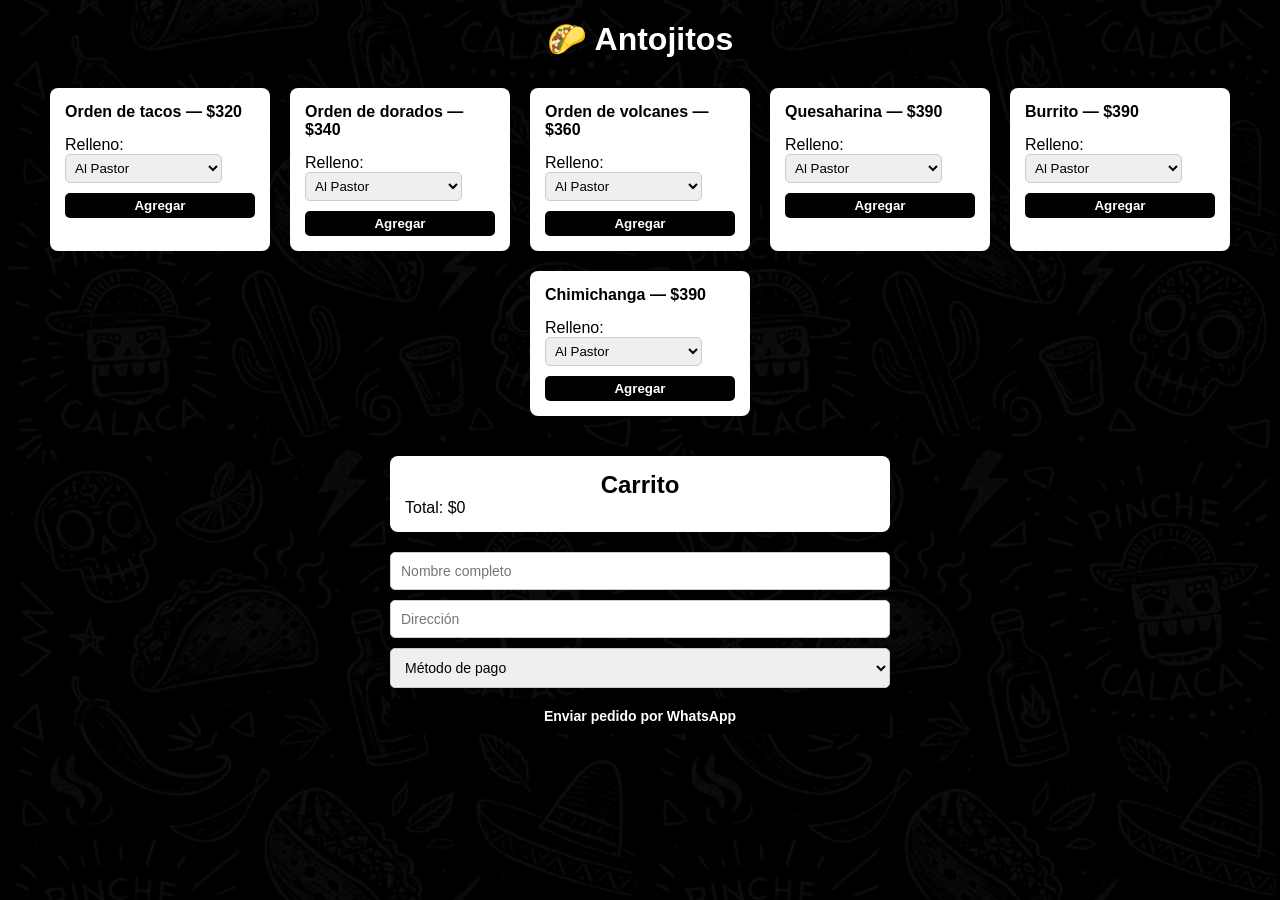
==== pages/Antojitos.html @ de837dd3 "sass y otras magias" ====
<!DOCTYPE html>
<html lang="es">

<head>
<meta charset="UTF-8">
<meta name="viewport" content="width=device-width, initial-scale=1.0">
<title>Antojitos — Pedido</title>
<link rel="stylesheet" href="../css/style.css">
</head>


<body>

<h1>🌮 Antojitos</h1>

<div id="productos-container"></div>

<div class="carrito">
    <h2>Carrito</h2>
    <div id="carrito-items"></div>
    <div id="total">Total: $0</div>
</div>

<form id="formulario">
    <input type="text" id="nombre" placeholder="Nombre completo" required>
    <input type="text" id="direccion" placeholder="Dirección" required>
    <select id="pago" required>
        <option value="">Método de pago</option>
        <option value="Efectivo">Efectivo</option>
        <option value="Transferencia">Transferencia</option>
    </select>
    <button type="submit">Enviar pedido por WhatsApp</button>
</form>

<script src="../Javascript/antojitos.js"></script>
</body>
</html>
---- css/style.css ----
@charset "UTF-8";
* {
  margin: 0;
  padding: 0;
  box-sizing: border-box;
}

/* ===== HEADER ===== */
header {
  background: black;
  color: white;
  padding: 60px 20px;
  display: flex;
  flex-direction: column;
  align-items: center;
  justify-content: center;
  text-align: center;
  background-image: url(../img/indeximg/portada.png);
  background-size: cover;
  background-position: center;
  background-repeat: no-repeat;
}

.imagenlogo img {
  width: 130px;
  margin-bottom: 15px;
}

.titulo h1 {
  font-size: 1.8rem;
  font-weight: 600;
}

body {
  font-family: "Segoe UI", sans-serif;
  background-color: black;
  color: white;
}

body {
  margin: 0;
  padding: 0;
  background-image: url("../img/indeximg/fondomosaico.png");
  background-repeat: repeat; /* hace que se repita como mosaico */
  background-size: 400px; /* tamaño del patrón (ajústalo a gusto) */
  background-attachment: fixed; /* efecto más moderno al hacer scroll */
  font-family: Arial, sans-serif;
}

/* ===== MAIN GENERAL ===== */
main {
  padding: 20px 20px;
  display: flex;
  flex-direction: column;
  align-items: center;
}

/* ===== FOOTER ===== */
footer {
  color: white;
  padding: 60px 20px;
  margin-top: 10px;
  text-align: center;
}

.footer-grid {
  display: flex;
  flex-direction: column;
  align-items: center;
  gap: 40px;
  padding: 50px;
}

.footer-links,
.footer-redes {
  list-style: none;
  padding: 0;
}

.footer-links li,
.footer-redes li {
  margin-bottom: 10px;
}

.footer-links a,
.footer-redes a {
  color: white;
  text-decoration: none;
  transition: 0.3s;
}

.footer-links a:hover,
.footer-redes a:hover {
  color: #c62828;
}

.footer-redes img {
  width: 20px;
  margin-right: 8px;
  vertical-align: middle;
}

/* ===== RESPONSIVE ===== */
@media (max-width: 768px) {
  .carousel img {
    height: 300px;
  }
  .taquito-wp {
    width: 85px;
  }
}
/* ===== BOTÓN FLOTANTE WHATSAPP ===== */
.whatsapp-button {
  position: fixed;
  bottom: 20px;
  right: 20px;
  z-index: 1000;
}

.wpbottom {
  position: relative;
}
.wpbottom:hover img {
  filter: drop-shadow(0 0 8px rgba(0, 255, 120, 0.6)) drop-shadow(0 0 16px rgba(0, 255, 120, 0.35));
}

.wpbottom {
  display: flex;
  align-items: center;
  gap: 1px;
}

/* taquito */
.taquito-wp {
  width: 150px;
  height: auto;
  animation: plantita-viva 5s ease-in-out infinite;
  transform-origin: center bottom;
  margin-right: -50px;
  z-index: 9999;
}

/* Botón WhatsApp */
.logo-wp {
  width: 100px;
  height: 100px;
  border-radius: 50%;
}

/* ===== CARDS CATEGORÍAS ===== */
.card {
  margin: 20px;
  border: none;
  border-radius: 18px;
  overflow: hidden;
  transition: 0.3s ease;
  box-shadow: 0 10px 25px black;
  width: 18rem;
  text-align: center;
}

.card:hover {
  transform: translateY(-8px);
  box-shadow: 0 15px 35px black;
}

.card-img-top {
  height: 200px;
  object-fit: cover;
}

.card-body {
  background-color: black;
  color: white;
}

.btn-primary {
  background-color: #c62828;
  border: none;
  border-radius: 25px;
  padding: 8px 20px;
  transition: 0.3s ease;
}

.btn-primary:hover {
  background-color: black;
}

/* ===== ORGANIZAR CARDS EN FILA AUTOMÁTICA ===== */
@media (min-width: 768px) {
  main {
    flex-direction: row;
    flex-wrap: wrap;
    justify-content: center;
  }
}
/* ===== NOSOTROS ===== */
.nosotrosindex {
  margin-top: 20px;
  display: flex;
  justify-content: center;
  width: 100%;
}

.nosotrosindex-card {
  border-radius: 20px;
  padding: 40px;
  max-width: 900px;
  display: flex;
  flex-direction: column;
  align-items: center;
  gap: 20px;
  box-shadow: 0 15px 40px black;
  text-align: center;
}

.nosotrosindex-img {
  width: 200px;
}

.btn-nosotrosindex {
  display: inline-block;
  margin-top: 10px;
  padding: 8px 20px;
  background: #2e7d32;
  color: white;
  text-decoration: none;
  border-radius: 20px;
  transition: 0.3s ease;
}

.btn-nosotrosindex:hover {
  background: #1b5e20;
}

.carousel {
  width: 100vw;
  margin-left: calc(-50vw + 50%);
  margin-right: calc(-50vw + 50%);
}

/* No forzamos proporción aquí */
.carousel-item {
  height: auto;
}

/* La imagen manda */
.carousel-item img {
  width: 100%;
  height: auto; /* 🔥 clave para NO estirar */
  display: block;
}

/* sass/paginas/antojitos.scss */
body {
  font-family: Arial, sans-serif;
  background-image: url("../img/indeximg/fondomosaico.png"); /* Fondo si quieres */
  background-size: cover;
  background-position: center;
  margin: 0;
  padding: 20px;
  color: #000; /* texto negro */
}

/* Título principal */
h1 {
  text-align: center;
  margin-bottom: 30px;
  color: white;
}

/* Contenedor de productos */
#productos-container {
  display: flex;
  flex-wrap: wrap;
  gap: 20px;
  justify-content: center;
}

/* Cada producto en caja blanca */
.producto {
  background-color: #fff;
  color: #000;
  border-radius: 8px;
  padding: 15px;
  width: 220px;
  box-shadow: 0 2px 5px rgba(0, 0, 0, 0.2);
  display: flex;
  flex-direction: column;
  gap: 10px;
}

.producto h3 {
  margin: 0 0 5px 0;
  font-size: 16px;
}

/* Desplegable de rellenos */
.producto select {
  padding: 5px;
  border-radius: 5px;
  border: 1px solid #ccc;
}

/* Botones de agregar/quitar */
button {
  padding: 5px 10px;
  border-radius: 5px;
  border: none;
  cursor: pointer;
  background-color: #000;
  color: #fff;
  font-weight: bold;
  transition: 0.2s;
}

button:hover {
  background-color: #333;
}

/* Carrito */
.carrito {
  margin-top: 40px;
  background-color: #fff;
  color: #000;
  padding: 15px;
  border-radius: 8px;
  max-width: 500px;
  margin-left: auto;
  margin-right: auto;
  box-shadow: 0 2px 5px rgba(0, 0, 0, 0.2);
}

.carrito h2 {
  margin-top: 0;
  text-align: center;
}

.carrito-item {
  display: flex;
  justify-content: space-between;
  align-items: center;
  margin-bottom: 10px;
}

.cantidad-btn {
  margin: 0 3px;
  padding: 3px 8px;
  font-weight: bold;
}

/* Formulario */
form#formulario {
  max-width: 500px;
  margin: 20px auto 0 auto;
  display: flex;
  flex-direction: column;
  gap: 10px;
}

form#formulario input,
form#formulario select,
form#formulario button {
  padding: 10px;
  border-radius: 5px;
  border: 1px solid #ccc;
  font-size: 14px;
}

form#formulario button {
  border: none;
  background-color: #000;
  color: #fff;
  font-weight: bold;
}

form#formulario button:hover {
  background-color: #333;
}

/*# sourceMappingURL=style.css.map */
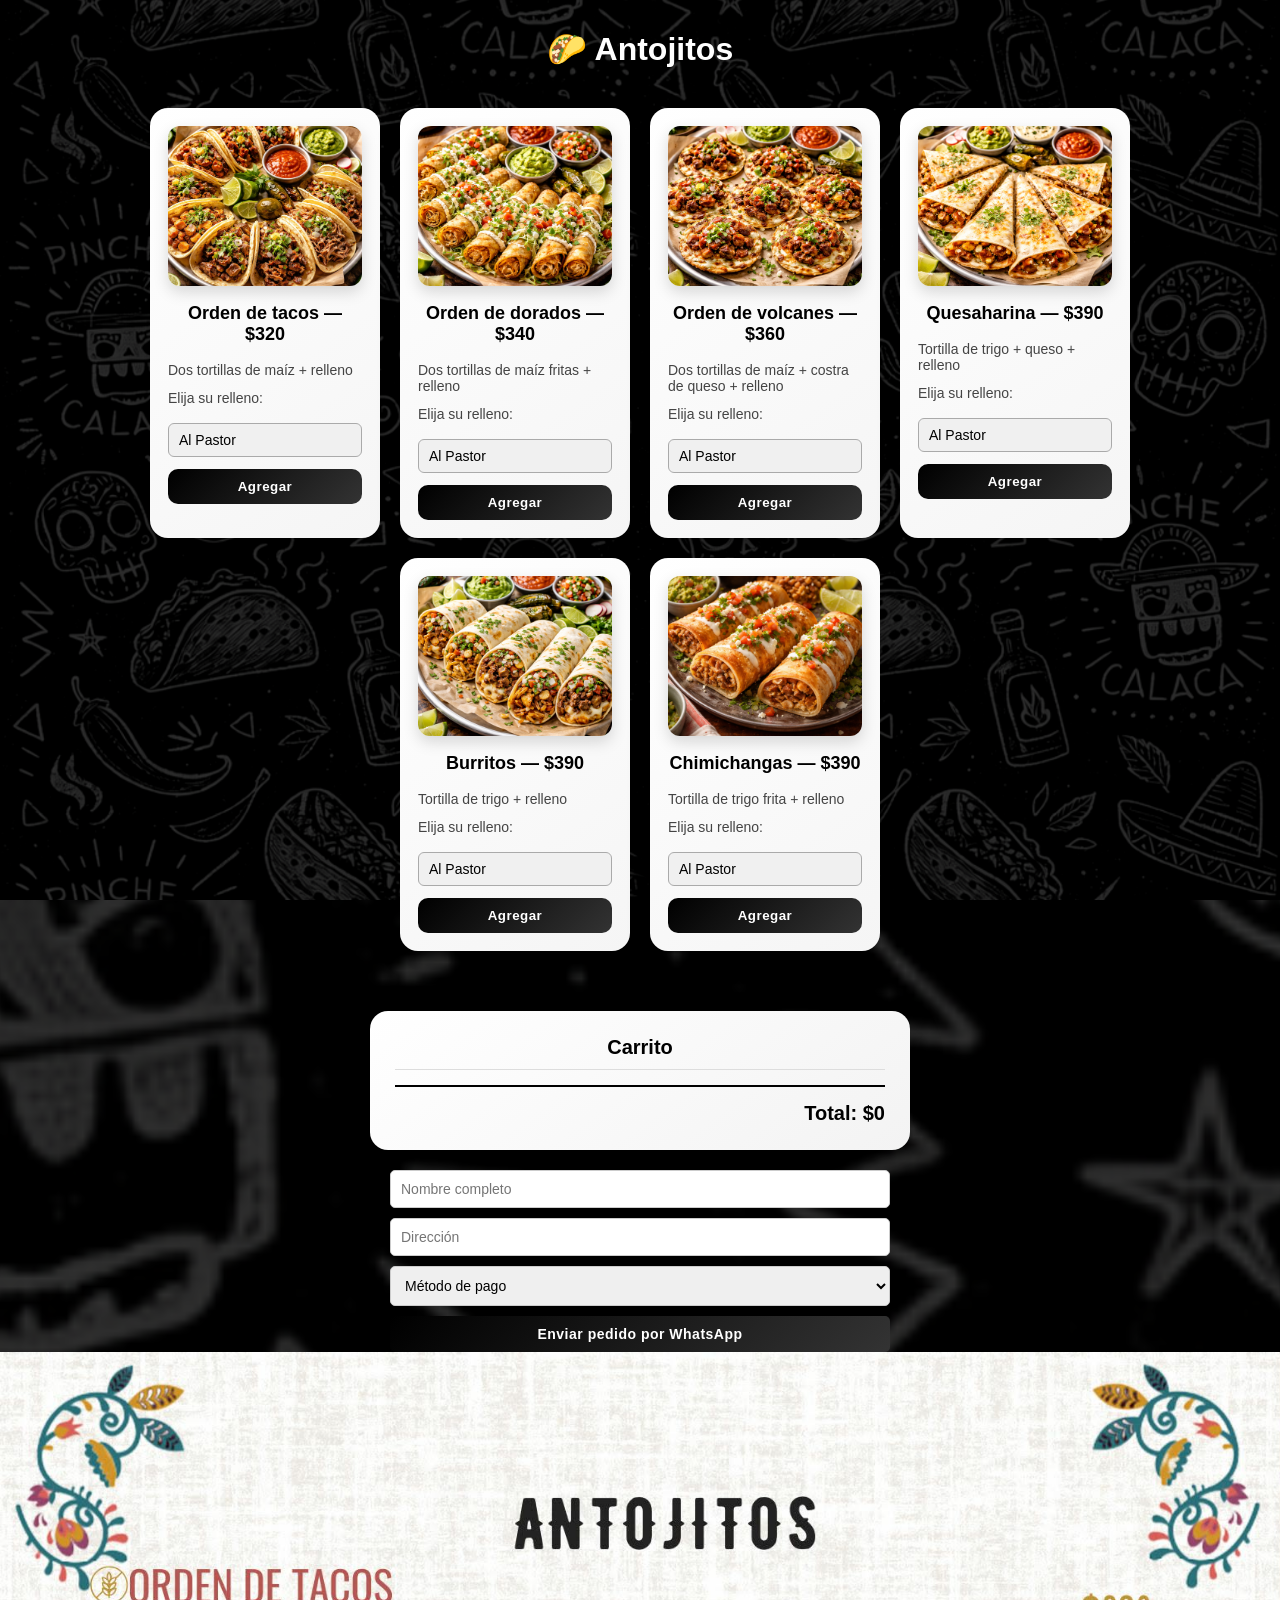
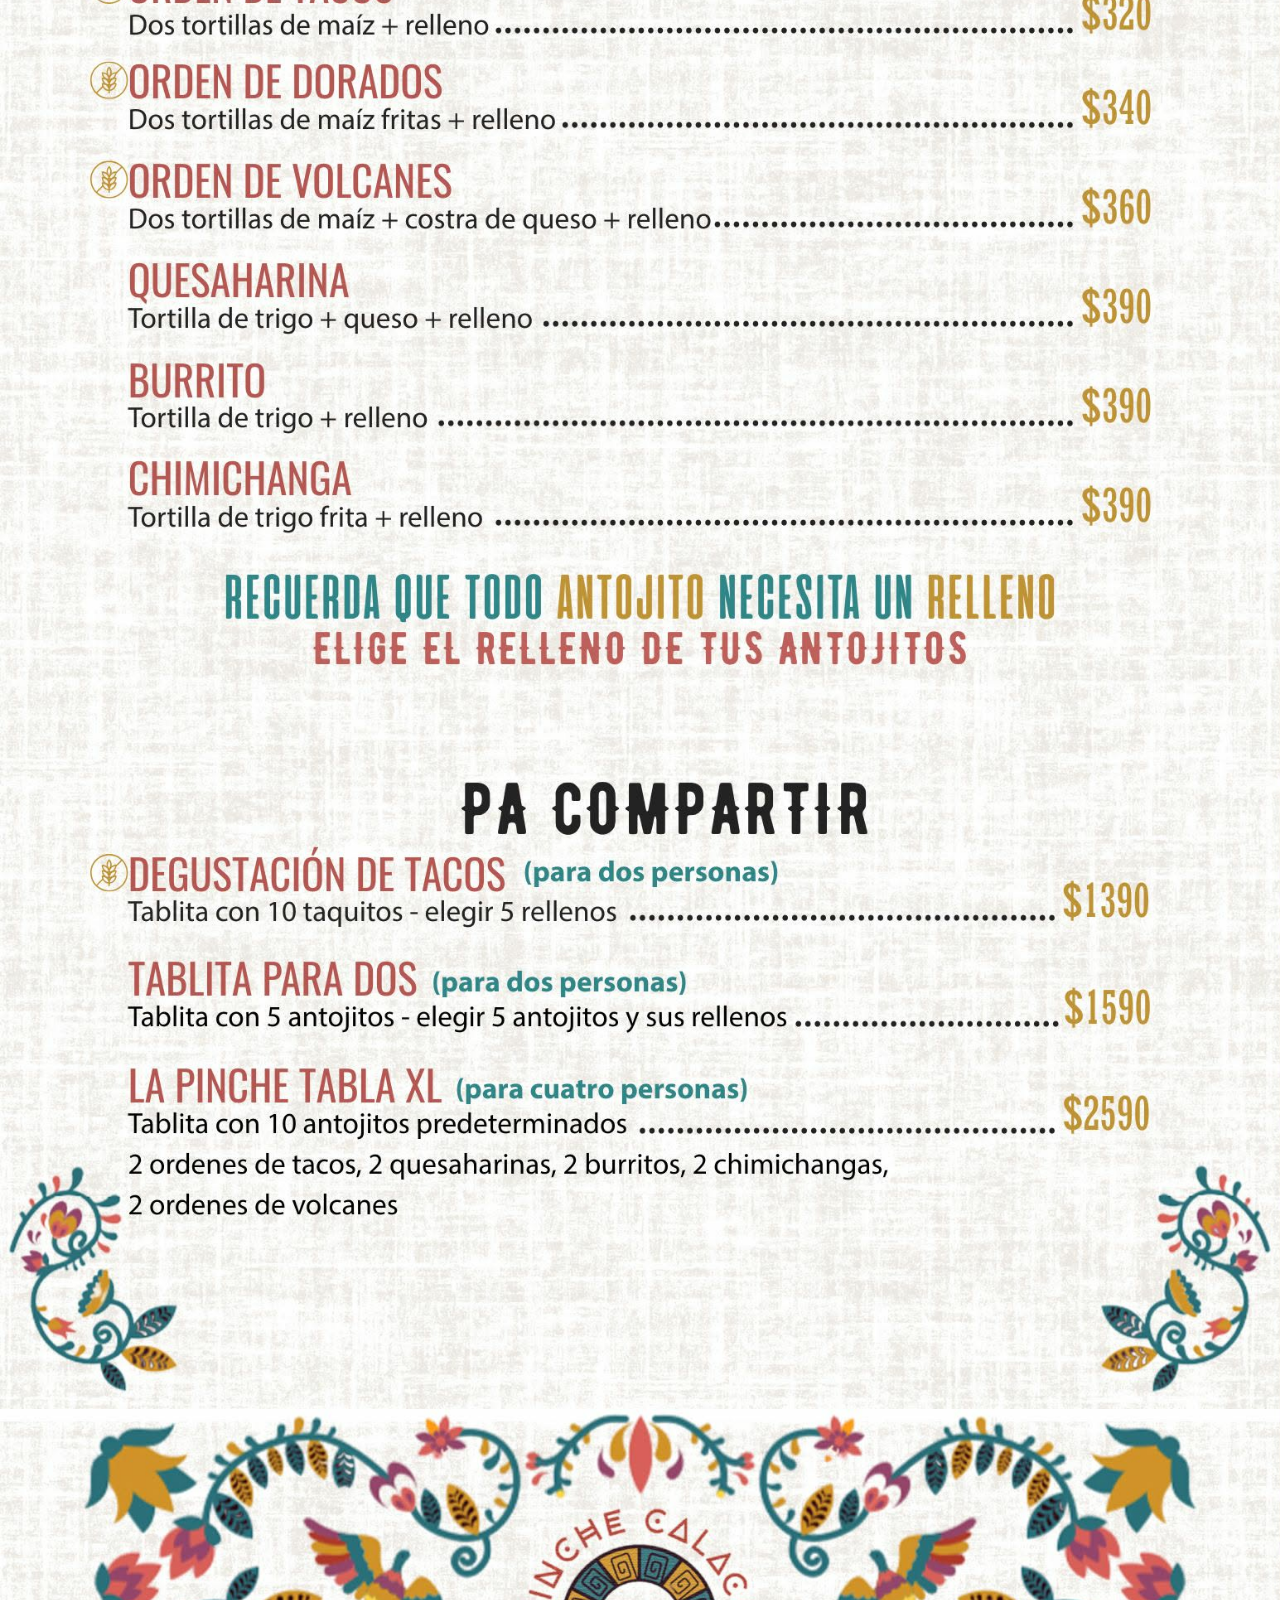
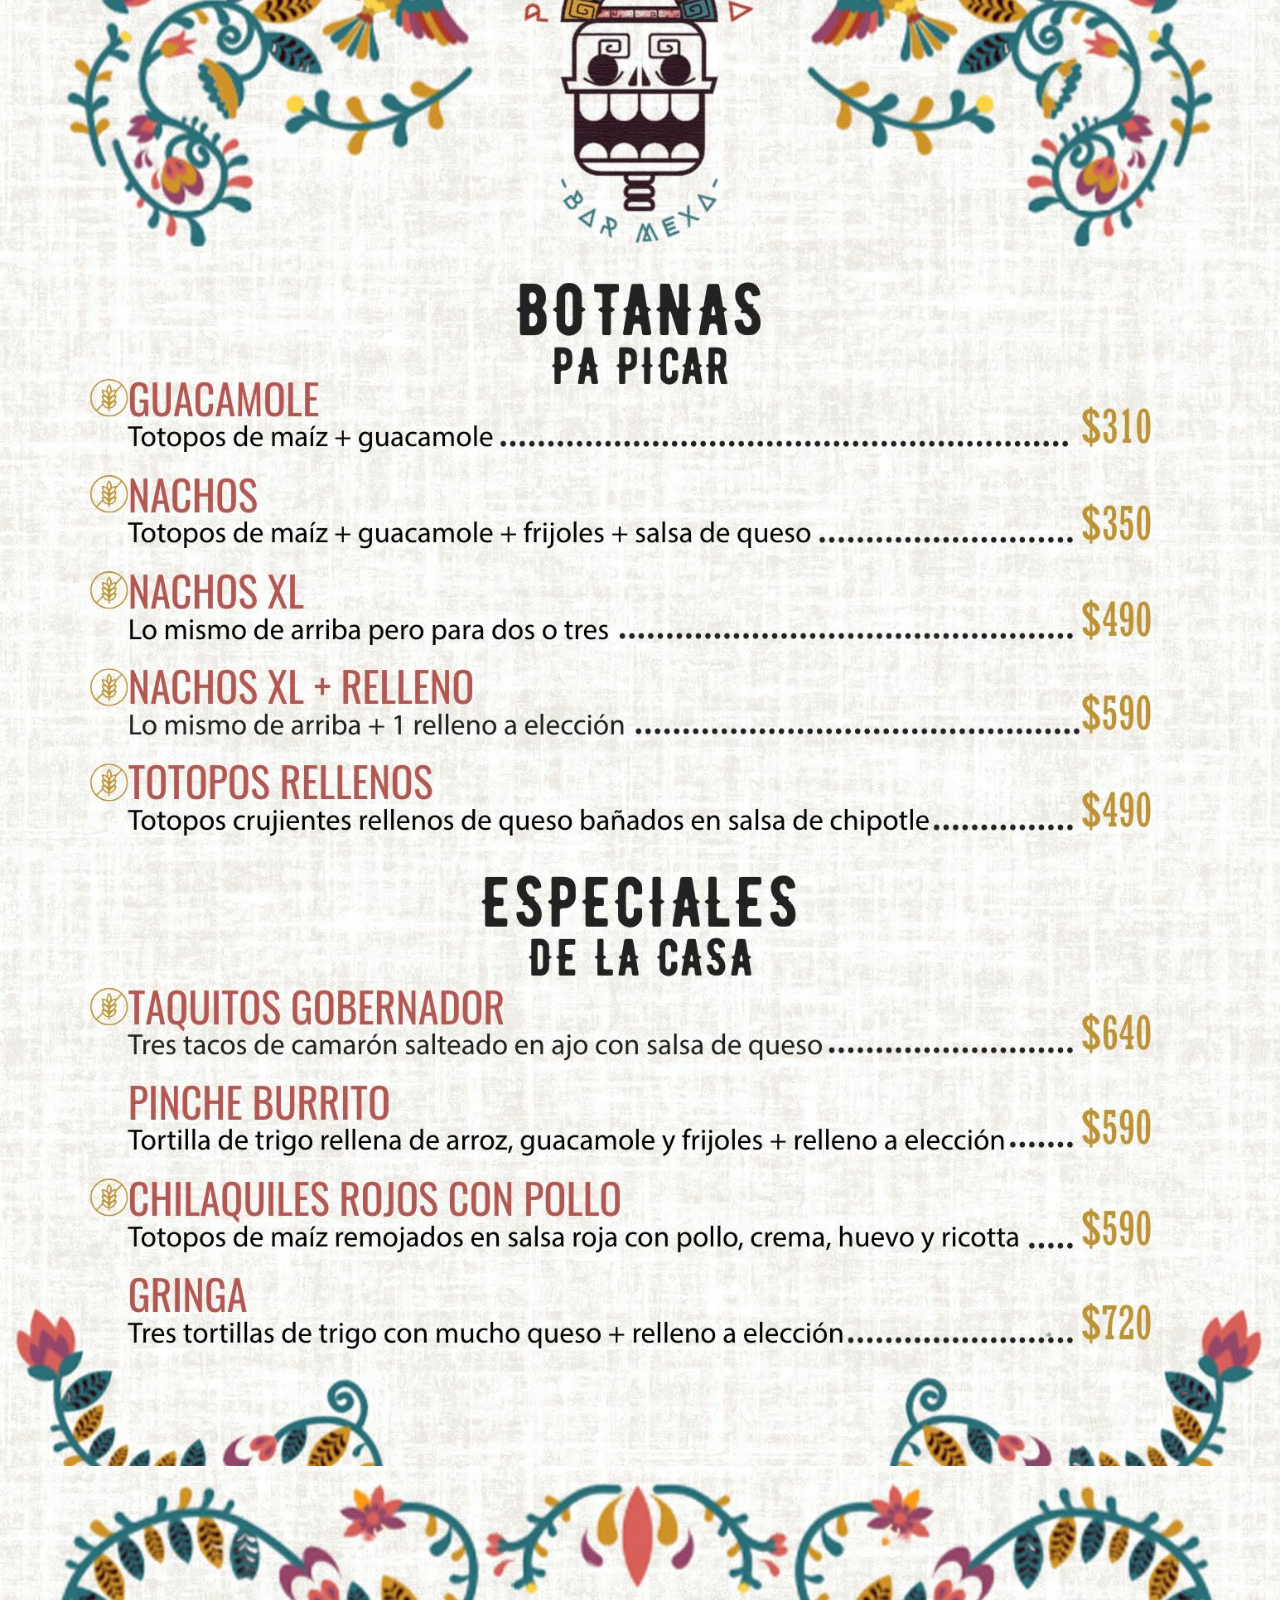
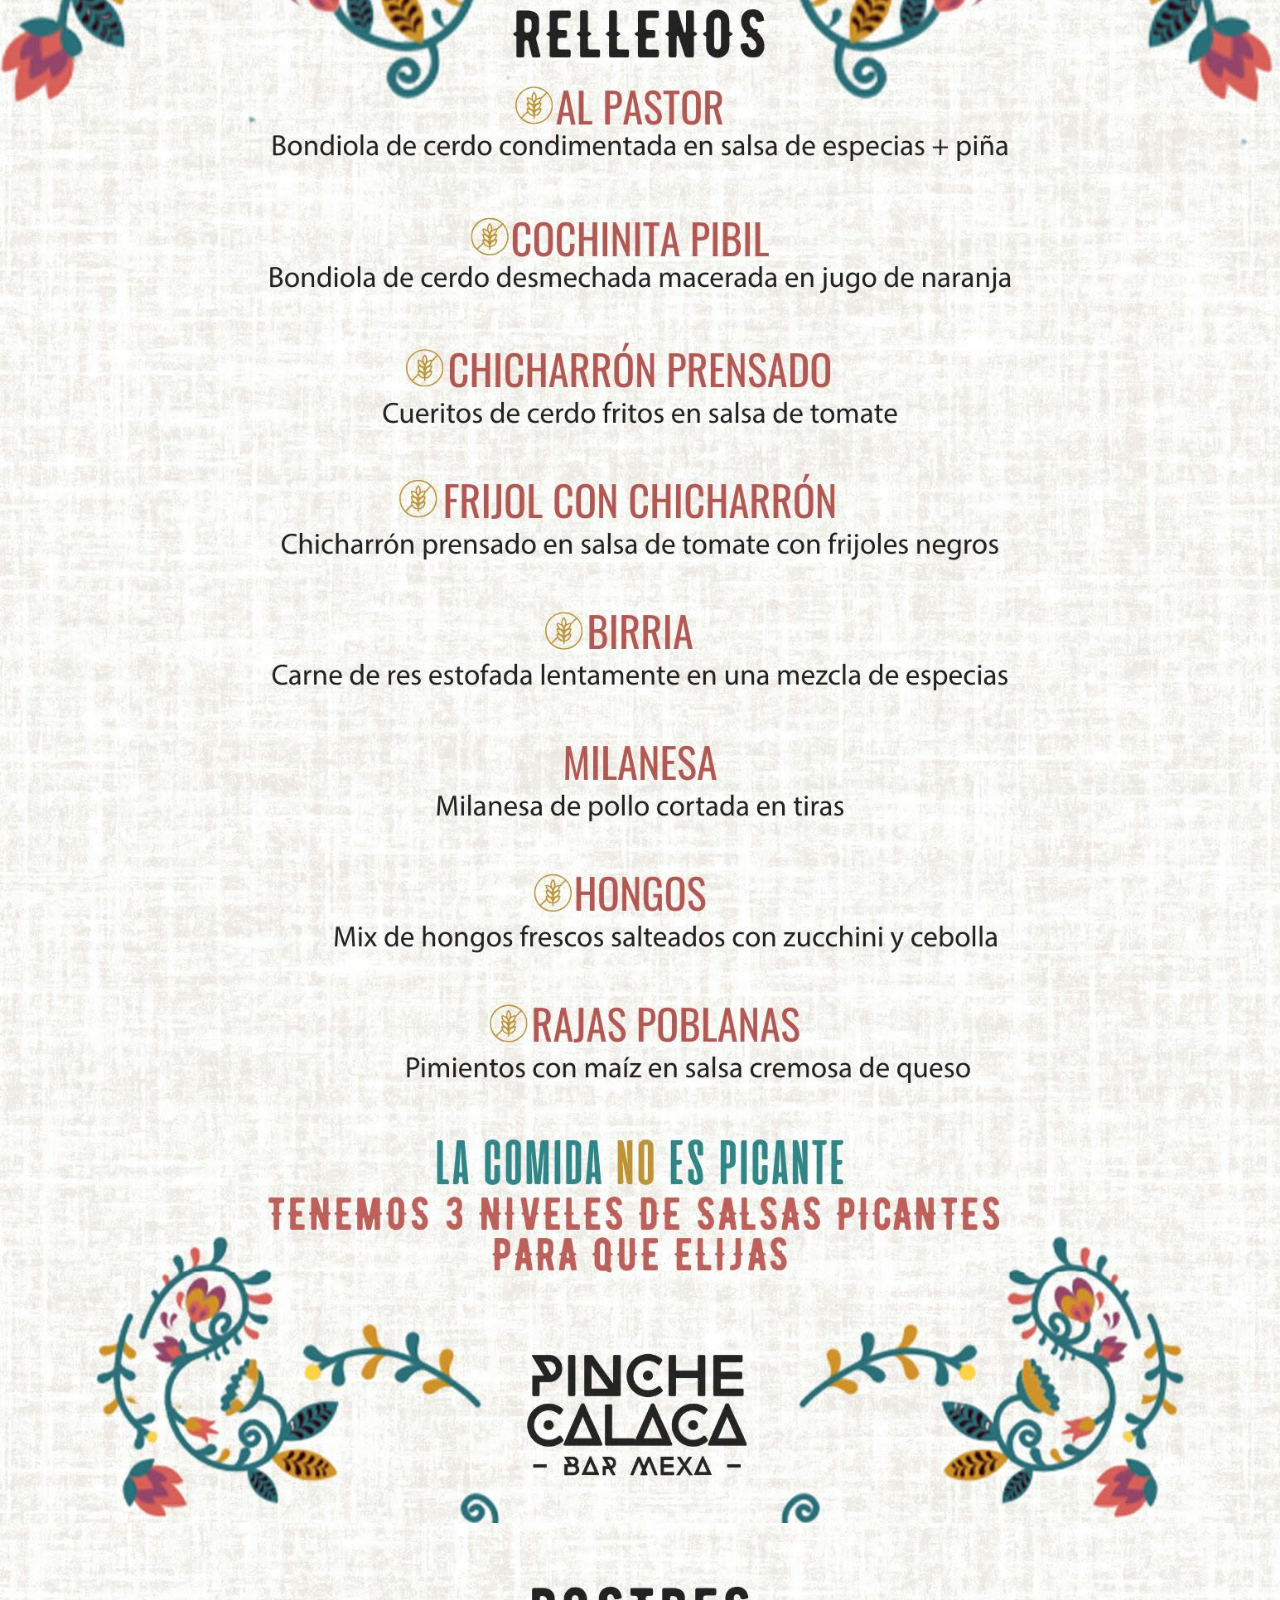
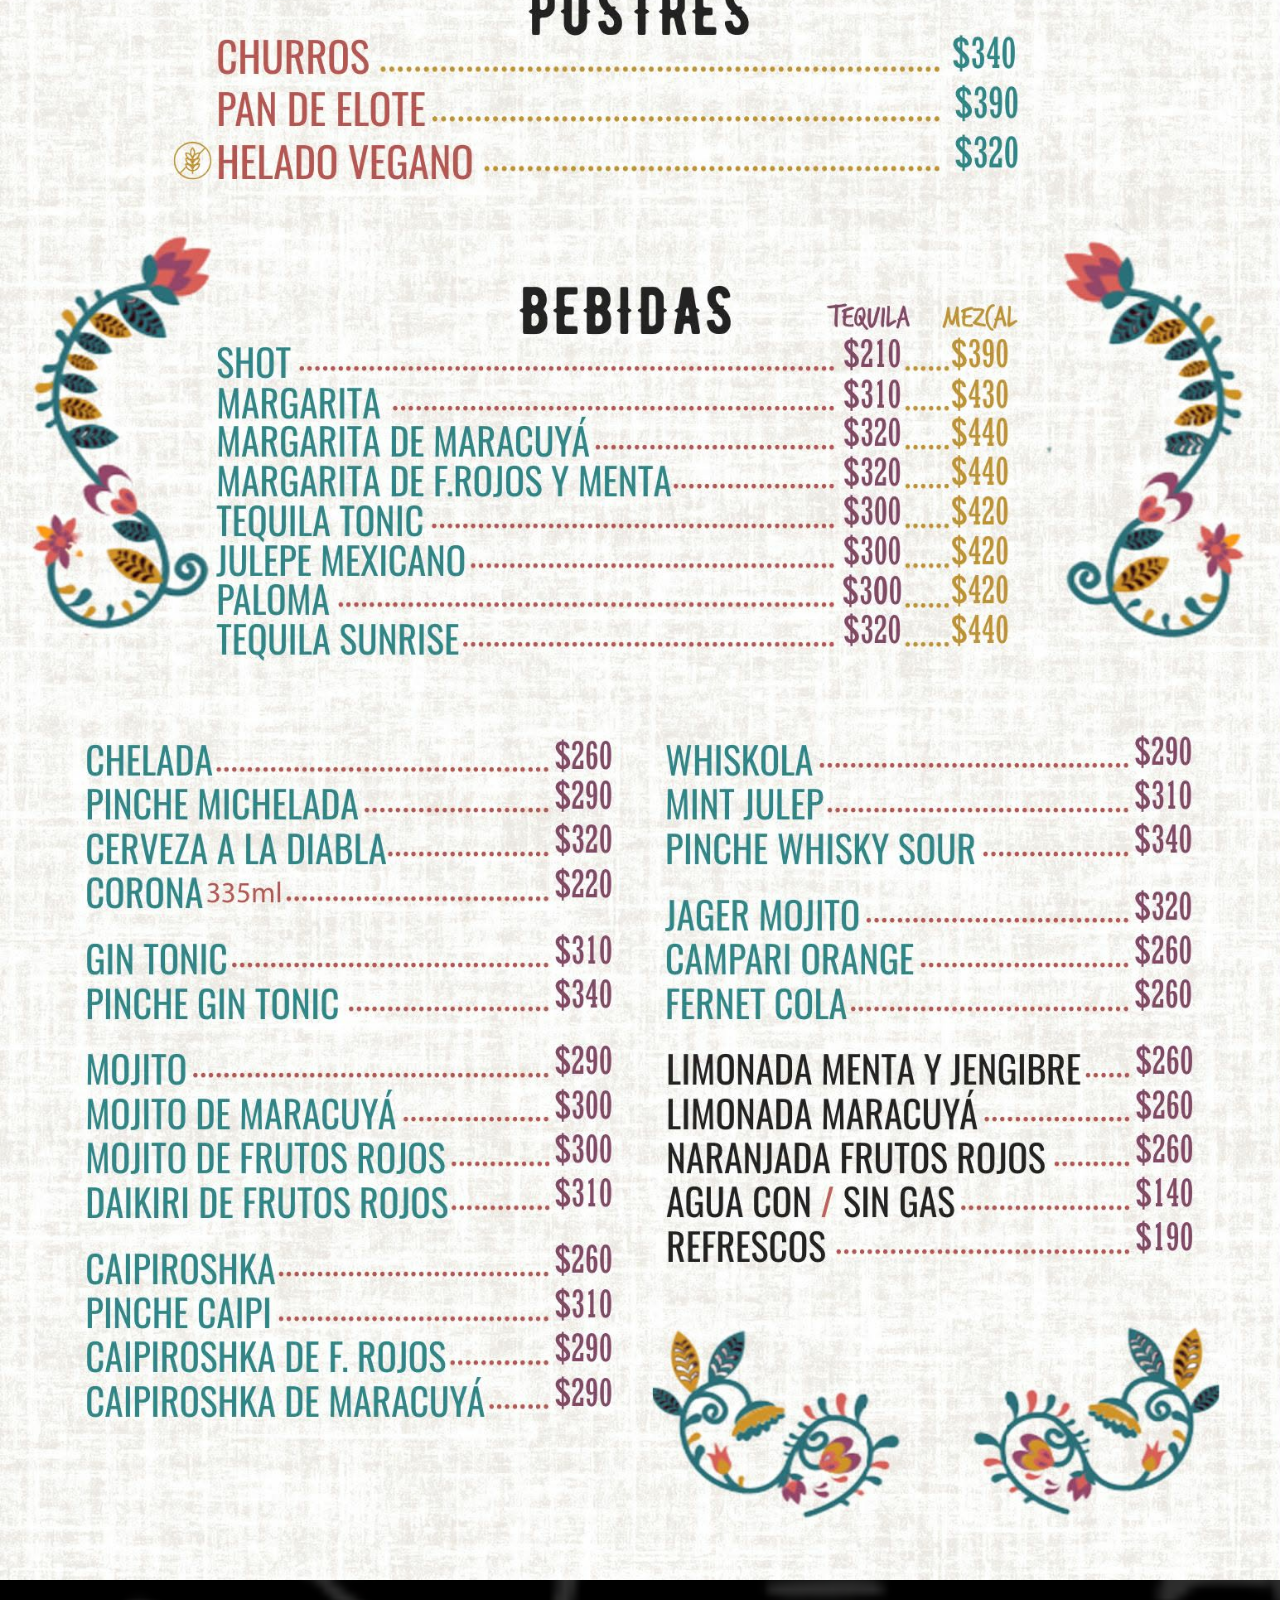
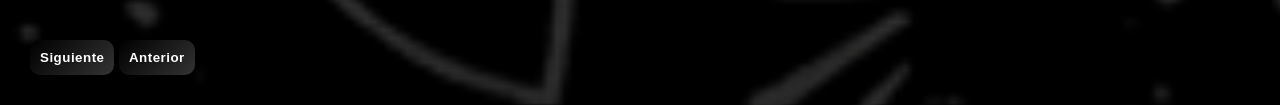
==== commit 05d30c6d: "probando slide" ====
--- a/pages/Antojitos.html
+++ b/pages/Antojitos.html
@@ -9,9 +9,11 @@
 </head>
 
 
+
 <body>
 
 <h1>🌮 Antojitos</h1>
+
 
 <div id="productos-container"></div>
 
@@ -32,6 +34,33 @@
     <button type="submit">Enviar pedido por WhatsApp</button>
 </form>
 
+<div id="carouselExample" class="carousel slide">
+  <div class="carousel-inner">
+    <div class="carousel-item active">
+      <img src="../img/cartacalaca/antojitos.jpeg" class="d-block w-100" alt="menu png de la carta. antojitos">
+    </div>
+    <div class="carousel-item">
+      <img src="../img/cartacalaca/botanas.jpeg" class="d-block w-100" alt="menu png de la carta. Botanas">
+    </div>
+    <div class="carousel-item">
+      <img src="../img/cartacalaca/rellenos.jpeg" class="d-block w-100" alt="menu png de la carta. Rellenos">
+    </div>
+  </div>
+  <div class="carousel-item">
+      <img src="../img/cartacalaca/bebidas.jpeg" class="d-block w-100" alt="menu png de la carta. Bebidas">
+    </div>
+  </div>
+  <button class="carousel-control-prev" type="button" data-bs-target="#carouselExample" data-bs-slide="prev">
+    <span class="carousel-control-prev-icon" aria-hidden="true"></span>
+    <span class="visually-hidden">Siguiente</span>
+  </button>
+  <button class="carousel-control-next" type="button" data-bs-target="#carouselExample" data-bs-slide="next">
+    <span class="carousel-control-next-icon" aria-hidden="true"></span>
+    <span class="visually-hidden">Anterior</span>
+  </button>
+</div>
+
+
 <script src="../Javascript/antojitos.js"></script>
 </body>
 </html>
--- a/css/style.css
+++ b/css/style.css
@@ -1,4 +1,11 @@
 @charset "UTF-8";
+/*
+v.$color-griscalaca;
+v.$color-blanco;
+v.$color-rojo;
+v.$color-cyan;
+
+*/
 * {
   margin: 0;
   padding: 0;
@@ -7,44 +14,52 @@
 
 /* ===== HEADER ===== */
 header {
-  background: black;
-  color: white;
-  padding: 60px 20px;
+  padding: 10px 10px;
   display: flex;
   flex-direction: column;
   align-items: center;
   justify-content: center;
   text-align: center;
-  background-image: url(../img/indeximg/portada.png);
   background-size: cover;
   background-position: center;
   background-repeat: no-repeat;
 }
 
 .imagenlogo img {
-  width: 130px;
+  width: 350px;
   margin-bottom: 15px;
+  margin-top: 15px;
 }
 
 .titulo h1 {
   font-size: 1.8rem;
   font-weight: 600;
-}
-
-body {
-  font-family: "Segoe UI", sans-serif;
-  background-color: black;
-  color: white;
+  margin-bottom: 3px;
 }
 
 body {
   margin: 0;
   padding: 0;
+  font-family: "Segoe UI", sans-serif;
+  color: #EFEFEF;
+  min-height: 100vh;
+  background-color: #000;
+  position: relative;
+  overflow-x: hidden;
+}
+
+body::before {
+  content: "";
+  position: fixed;
+  top: 0;
+  left: 0;
+  width: 100vw;
+  height: 100vh;
   background-image: url("../img/indeximg/fondomosaico.png");
-  background-repeat: repeat; /* hace que se repita como mosaico */
-  background-size: 400px; /* tamaño del patrón (ajústalo a gusto) */
-  background-attachment: fixed; /* efecto más moderno al hacer scroll */
-  font-family: Arial, sans-serif;
+  background-repeat: no-repeat;
+  background-size: cover;
+  background-position: center center;
+  z-index: -1;
 }
 
 /* ===== MAIN GENERAL ===== */
@@ -57,7 +72,7 @@
 
 /* ===== FOOTER ===== */
 footer {
-  color: white;
+  color: #EFEFEF;
   padding: 60px 20px;
   margin-top: 10px;
   text-align: center;
@@ -84,14 +99,14 @@
 
 .footer-links a,
 .footer-redes a {
-  color: white;
+  color: #EFEFEF;
   text-decoration: none;
   transition: 0.3s;
 }
 
 .footer-links a:hover,
 .footer-redes a:hover {
-  color: #c62828;
+  color: #E66061;
 }
 
 .footer-redes img {
@@ -113,7 +128,7 @@
 .whatsapp-button {
   position: fixed;
   bottom: 20px;
-  right: 20px;
+  right: 5px;
   z-index: 1000;
 }
 
@@ -121,7 +136,7 @@
   position: relative;
 }
 .wpbottom:hover img {
-  filter: drop-shadow(0 0 8px rgba(0, 255, 120, 0.6)) drop-shadow(0 0 16px rgba(0, 255, 120, 0.35));
+  filter: drop-shadow(0 0 8px #0e8c8f) drop-shadow(0 0 16px #0e8c8f);
 }
 
 .wpbottom {
@@ -132,7 +147,7 @@
 
 /* taquito */
 .taquito-wp {
-  width: 150px;
+  width: 80px;
   height: auto;
   animation: plantita-viva 5s ease-in-out infinite;
   transform-origin: center bottom;
@@ -142,8 +157,8 @@
 
 /* Botón WhatsApp */
 .logo-wp {
-  width: 100px;
-  height: 100px;
+  width: 80px;
+  height: 80px;
   border-radius: 50%;
 }
 
@@ -161,7 +176,7 @@
 
 .card:hover {
   transform: translateY(-8px);
-  box-shadow: 0 15px 35px black;
+  box-shadow: 0 15px 35px #0e8c8f;
 }
 
 .card-img-top {
@@ -170,12 +185,12 @@
 }
 
 .card-body {
-  background-color: black;
-  color: white;
+  background-color: #373E40;
+  color: #EFEFEF;
 }
 
 .btn-primary {
-  background-color: #c62828;
+  background-color: #E66061;
   border: none;
   border-radius: 25px;
   padding: 8px 20px;
@@ -183,7 +198,7 @@
 }
 
 .btn-primary:hover {
-  background-color: black;
+  background-color: #0e8c8f;
 }
 
 /* ===== ORGANIZAR CARDS EN FILA AUTOMÁTICA ===== */
@@ -203,6 +218,7 @@
 }
 
 .nosotrosindex-card {
+  background-color: #373E40;
   border-radius: 20px;
   padding: 40px;
   max-width: 900px;
@@ -222,21 +238,26 @@
   display: inline-block;
   margin-top: 10px;
   padding: 8px 20px;
-  background: #2e7d32;
-  color: white;
+  background: #0e8c8f;
+  color: #EFEFEF;
   text-decoration: none;
   border-radius: 20px;
   transition: 0.3s ease;
 }
 
 .btn-nosotrosindex:hover {
-  background: #1b5e20;
+  background: #0e8c8f;
+}
+
+.nosotrosindex-texto {
+  color: #EFEFEF;
 }
 
 .carousel {
   width: 100vw;
   margin-left: calc(-50vw + 50%);
   margin-right: calc(-50vw + 50%);
+  margin-bottom: 60px;
 }
 
 /* No forzamos proporción aquí */
@@ -247,21 +268,11 @@
 /* La imagen manda */
 .carousel-item img {
   width: 100%;
-  height: auto; /* 🔥 clave para NO estirar */
+  height: auto;
   display: block;
 }
 
 /* sass/paginas/antojitos.scss */
-body {
-  font-family: Arial, sans-serif;
-  background-image: url("../img/indeximg/fondomosaico.png"); /* Fondo si quieres */
-  background-size: cover;
-  background-position: center;
-  margin: 0;
-  padding: 20px;
-  color: #000; /* texto negro */
-}
-
 /* Título principal */
 h1 {
   text-align: center;
@@ -279,20 +290,34 @@
 
 /* Cada producto en caja blanca */
 .producto {
-  background-color: #fff;
+  background-color: #EFEFEF;
   color: #000;
-  border-radius: 8px;
+  border-radius: 12px;
   padding: 15px;
-  width: 220px;
-  box-shadow: 0 2px 5px rgba(0, 0, 0, 0.2);
+  width: 230px;
   display: flex;
   flex-direction: column;
   gap: 10px;
+  box-shadow: 0 8px 20px rgba(0, 0, 0, 0.25);
+  transition: transform 0.2s ease, box-shadow 0.2s ease;
+}
+
+.producto:hover {
+  transform: translateY(-4px);
+  box-shadow: 0 12px 28px rgba(0, 0, 0, 0.35);
+}
+
+.producto-img {
+  width: 100%;
+  height: 140px;
+  object-fit: cover;
+  border-radius: 6px;
 }
 
 .producto h3 {
-  margin: 0 0 5px 0;
+  margin: 5px 0 0 0;
   font-size: 16px;
+  text-align: center;
 }
 
 /* Desplegable de rellenos */
@@ -378,4 +403,374 @@
   background-color: #333;
 }
 
+/*lo que me paso chat para rellenos*/
+.custom-select {
+  position: relative;
+  width: 190px;
+  margin-top: 5px;
+}
+
+.select-selected {
+  background-color: #f0f0f0;
+  padding: 6px 10px;
+  border: 1px solid #aaa;
+  cursor: pointer;
+  border-radius: 4px;
+}
+
+.select-items {
+  position: absolute;
+  background-color: #fff;
+  border: 1px solid #373E40;
+  border-top: none;
+  width: 100%;
+  max-height: 150px;
+  overflow-y: auto;
+  display: none;
+  z-index: 99;
+}
+
+.select-items div {
+  padding: 6px 10px;
+  cursor: pointer;
+}
+
+.select-items div:hover {
+  background-color: #f1f1f1;
+}
+
+.select-items div .nombre {
+  font-weight: bold;
+}
+
+.select-items div .descripcion {
+  font-size: 0.8em;
+  color: #373E40;
+  margin-top: 2px;
+}
+
+/* =========================
+   CARRITO – ESTILO MEJORADO
+   ========================= */
+.carrito {
+  margin-top: 40px;
+  background-color: #EFEFEF;
+  color: #000;
+  padding: 20px;
+  border-radius: 12px;
+  max-width: 520px;
+  margin-left: auto;
+  margin-right: auto;
+  box-shadow: 0 10px 25px rgba(0, 0, 0, 0.25);
+}
+
+.carrito h2 {
+  margin-top: 0;
+  margin-bottom: 15px;
+  text-align: center;
+  font-size: 20px;
+  border-bottom: 1px solid #ddd;
+  padding-bottom: 10px;
+}
+
+/* Cada item del carrito */
+.carrito-item {
+  display: grid;
+  grid-template-columns: 1fr auto;
+  gap: 10px;
+  align-items: center;
+  padding: 10px 0;
+  border-bottom: 1px dashed #ddd;
+}
+
+.carrito-item:last-child {
+  border-bottom: none;
+}
+
+.carrito-item span:first-child {
+  font-size: 14px;
+  line-height: 1.3;
+}
+
+/* Controles y precio */
+.carrito-item span:last-child {
+  display: flex;
+  align-items: center;
+  gap: 6px;
+  font-weight: bold;
+}
+
+/* Botones + y - */
+.cantidad-btn {
+  background-color: #E66061;
+  color: #fff;
+  border-radius: 50%;
+  width: 26px;
+  height: 26px;
+  padding: 0;
+  font-size: 14px;
+  line-height: 1;
+  display: flex;
+  align-items: center;
+  justify-content: center;
+}
+
+.cantidad-btn:hover {
+  background-color: #E66061;
+}
+
+/* TOTAL */
+#total {
+  margin-top: 15px;
+  padding-top: 15px;
+  border-top: 2px solid #000;
+  text-align: right;
+  font-size: 18px;
+  font-weight: bold;
+}
+
+/*
+v.$color-griscalaca;
+v.$color-blanco;
+v.$color-rojo;
+v.$color-cyan;
+
+*/
+body {
+  font-family: Arial, sans-serif;
+  background-image: url("../img/indeximg/fondomosaico.png");
+  background-size: cover;
+  background-position: center;
+  margin: 0;
+  padding: 30px;
+}
+
+/* TITULO */
+h1 {
+  text-align: center;
+  margin-bottom: 40px;
+  color: white;
+  font-size: 32px;
+}
+
+/* CONTENEDOR PRODUCTOS */
+#productos-compartir {
+  display: grid;
+  grid-template-columns: repeat(auto-fit, minmax(260px, 1fr));
+  gap: 35px;
+  max-width: 1100px;
+  margin: auto;
+  padding: 20px;
+}
+
+/* TARJETAS PRODUCTO */
+.producto {
+  background: linear-gradient(145deg, #ffffff, #f5f5f5);
+  border-radius: 18px;
+  padding: 18px;
+  display: flex;
+  flex-direction: column;
+  gap: 12px;
+  box-shadow: 0 10px 25px rgba(0, 0, 0, 0.15), 0 4px 10px rgba(0, 0, 0, 0.08);
+  transition: transform 0.25s ease, box-shadow 0.25s ease;
+  position: relative;
+}
+
+/* ANIMACION HOVER */
+.producto:hover {
+  transform: translateY(-8px) scale(1.02);
+  box-shadow: 0 18px 40px rgba(0, 0, 0, 0.25), 0 8px 18px rgba(0, 0, 0, 0.15);
+}
+
+/* IMAGEN PRODUCTO */
+.producto-img {
+  width: 100%;
+  height: 160px;
+  object-fit: cover;
+  border-radius: 12px;
+  box-shadow: 0 6px 15px rgba(0, 0, 0, 0.15);
+}
+
+/* TITULO PRODUCTO */
+.producto h3 {
+  text-align: center;
+  margin: 5px 0;
+  font-size: 18px;
+  font-weight: 700;
+}
+
+/* DESCRIPCION */
+.producto p {
+  font-size: 14px;
+  color: #444;
+}
+
+/* =========================
+   CUSTOM SELECT (como antojitos)
+   ========================= */
+.custom-select {
+  position: relative;
+  width: 100%;
+  margin-top: 5px;
+}
+
+.select-selected {
+  background-color: #f0f0f0;
+  padding: 8px 10px;
+  border: 1px solid #aaa;
+  cursor: pointer;
+  border-radius: 6px;
+  font-size: 14px;
+}
+
+/* lista desplegable */
+.select-items {
+  position: absolute;
+  background-color: #fff;
+  border: 1px solid #373E40;
+  border-top: none;
+  width: 100%;
+  max-height: 160px;
+  overflow-y: auto;
+  display: none;
+  z-index: 99;
+}
+
+/* cada opción */
+.select-items div {
+  padding: 8px 10px;
+  cursor: pointer;
+}
+
+.select-items div:hover {
+  background-color: #f1f1f1;
+}
+
+/* nombre relleno */
+.select-items div .nombre {
+  font-weight: bold;
+  font-size: 14px;
+}
+
+/* descripcion relleno */
+.select-items div .descripcion {
+  font-size: 12px;
+  color: #373E40;
+  margin-top: 2px;
+}
+
+/* contenedores dinámicos */
+.rellenos-seleccionados,
+.antojitos-elegidos {
+  font-size: 13px;
+  color: #333;
+  word-wrap: break-word;
+}
+
+/* BOTONES */
+button {
+  padding: 10px;
+  border: none;
+  border-radius: 10px;
+  background: linear-gradient(135deg, #000, #333);
+  color: #fff;
+  cursor: pointer;
+  font-weight: bold;
+  letter-spacing: 0.5px;
+  transition: all 0.25s ease;
+}
+
+button:hover {
+  transform: scale(1.05);
+  background: linear-gradient(135deg, #E66061, #ff3c3c);
+}
+
+/* =========================
+   CARRITO
+   ========================= */
+.carrito {
+  margin-top: 60px;
+  background: linear-gradient(145deg, #ffffff, #f3f3f3);
+  padding: 25px;
+  border-radius: 18px;
+  max-width: 540px;
+  margin-left: auto;
+  margin-right: auto;
+  box-shadow: 0 15px 35px rgba(0, 0, 0, 0.2);
+}
+
+.carrito h2 {
+  text-align: center;
+  margin-bottom: 15px;
+}
+
+.carrito-item {
+  display: flex;
+  justify-content: space-between;
+  align-items: center;
+  padding: 8px 0;
+  border-bottom: 1px solid #eee;
+}
+
+.carrito-item:last-child {
+  border-bottom: none;
+}
+
+.borrar-item {
+  background: #e53935;
+  padding: 5px 10px;
+  border-radius: 6px;
+  font-size: 12px;
+}
+
+.borrar-item:hover {
+  background: #c62828;
+}
+
+#total {
+  margin-top: 15px;
+  font-weight: bold;
+  text-align: right;
+  font-size: 20px;
+}
+
+/* =========================
+   FORMULARIO
+   ========================= */
+form {
+  max-width: 520px;
+  margin: 30px auto;
+  display: flex;
+  flex-direction: column;
+  gap: 12px;
+}
+
+form input,
+form select,
+form button {
+  padding: 12px;
+  border-radius: 8px;
+  border: 1px solid #ccc;
+  font-size: 14px;
+}
+
+form button {
+  font-size: 16px;
+}
+
+/* =========================
+   RESPONSIVE
+   ========================= */
+@media (max-width: 600px) {
+  body {
+    padding: 15px;
+  }
+  #productos-compartir {
+    gap: 20px;
+  }
+  .producto {
+    padding: 15px;
+  }
+}
+
 /*# sourceMappingURL=style.css.map */
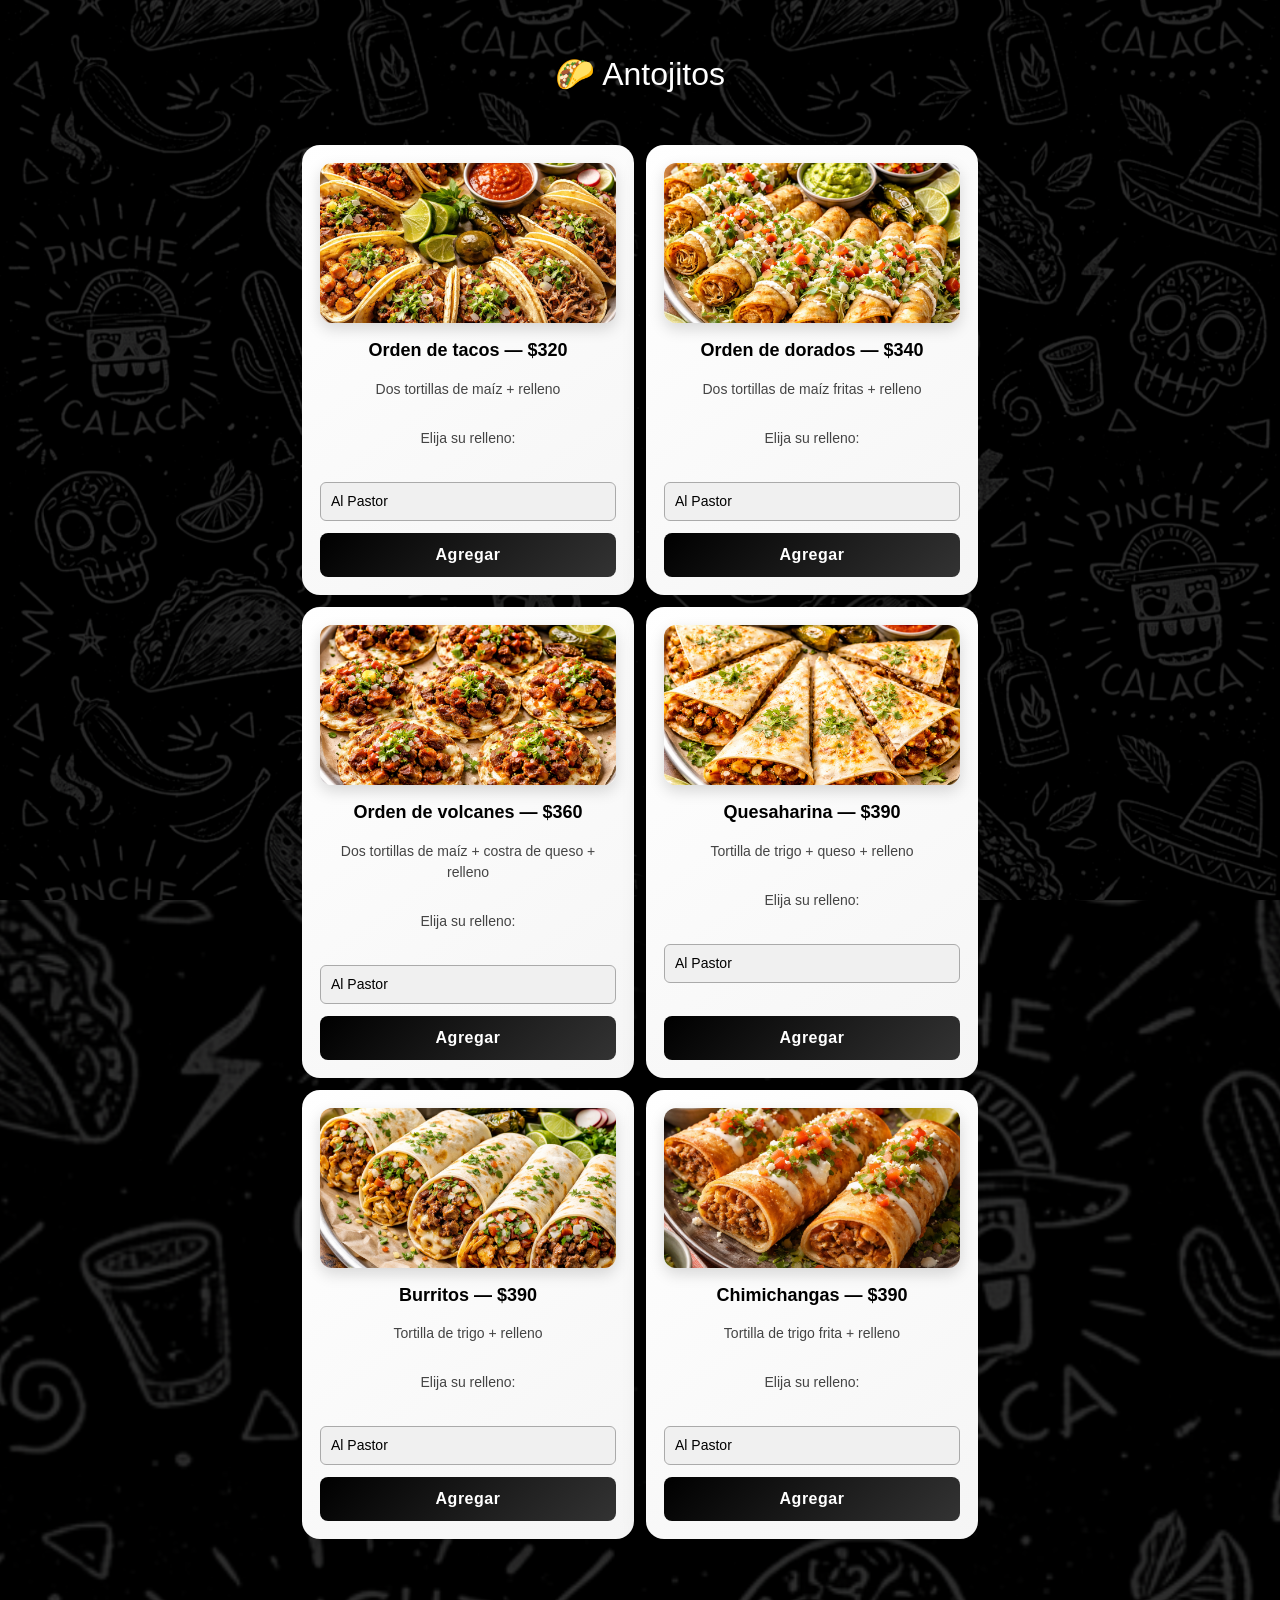
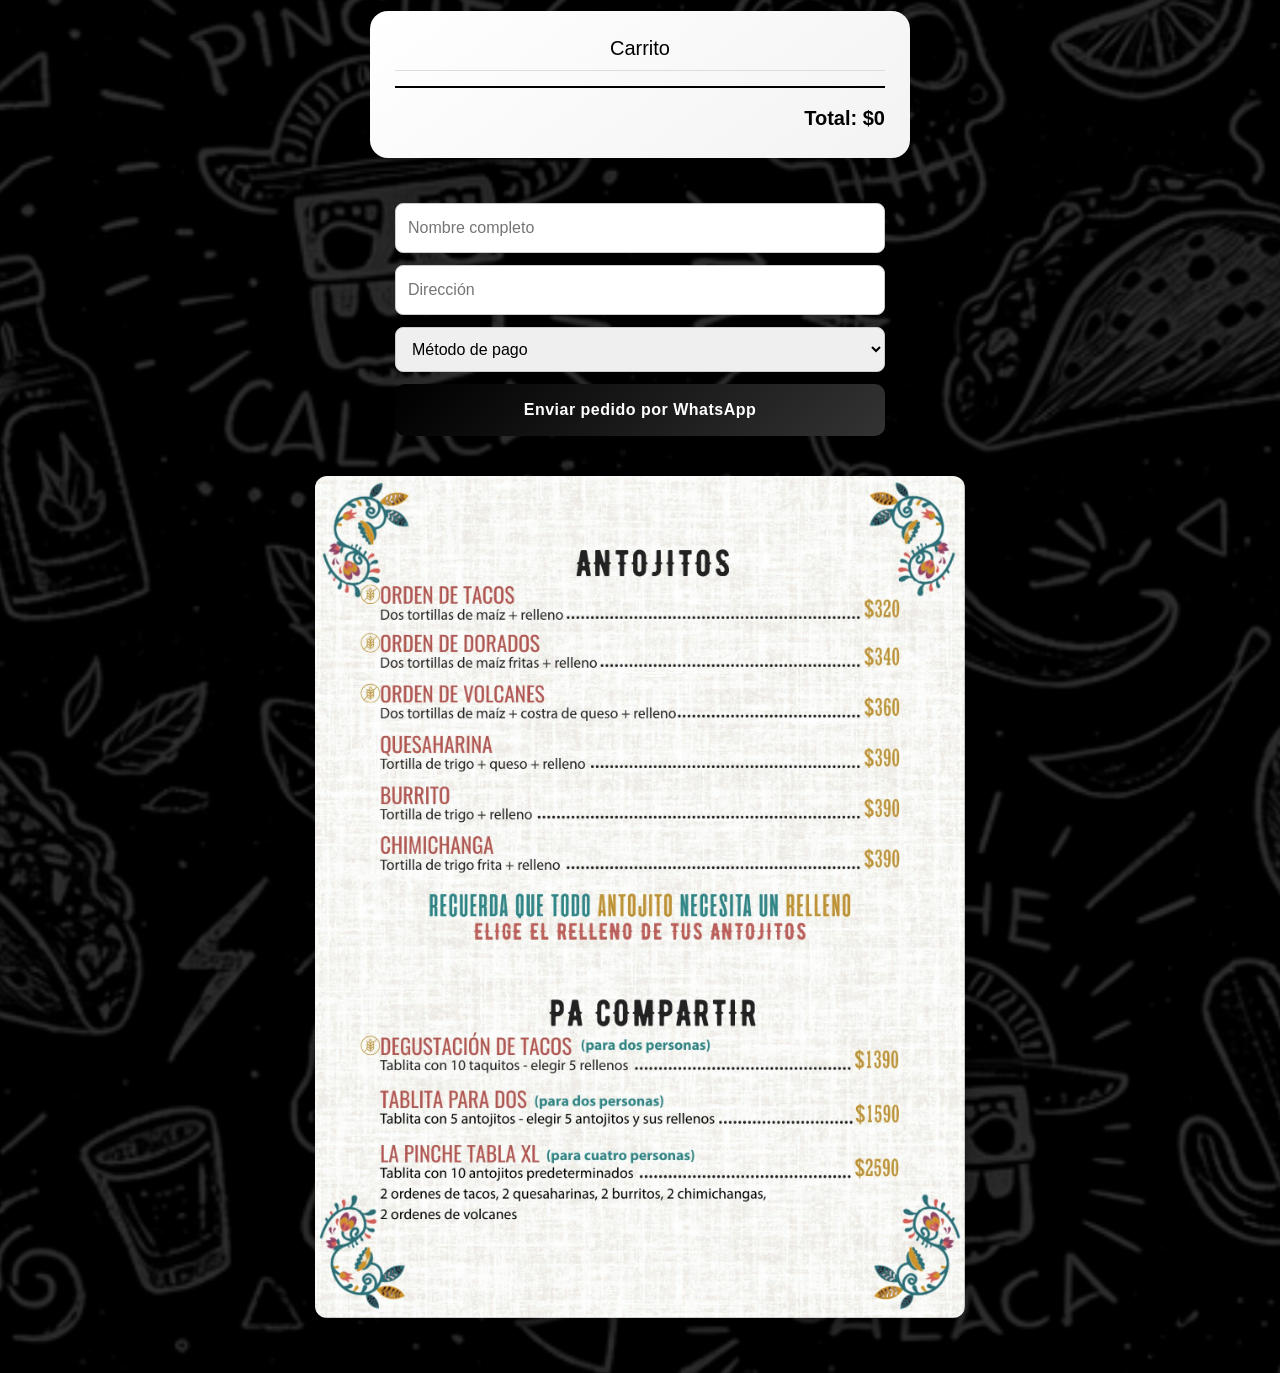
==== commit 0b531fdb: "agregue el slide debajo en antojitos." ====
--- a/pages/Antojitos.html
+++ b/pages/Antojitos.html
@@ -1,11 +1,12 @@
-<!DOCTYPE html>
-<html lang="es">
-
 <head>
+    
 <meta charset="UTF-8">
 <meta name="viewport" content="width=device-width, initial-scale=1.0">
 <title>Antojitos — Pedido</title>
+
+<link href="https://cdn.jsdelivr.net/npm/bootstrap@5.3.8/dist/css/bootstrap.min.css" rel="stylesheet">
 <link rel="stylesheet" href="../css/style.css">
+
 </head>
 
 
@@ -34,33 +35,38 @@
     <button type="submit">Enviar pedido por WhatsApp</button>
 </form>
 
-<div id="carouselExample" class="carousel slide">
+<div id="carouselExample" class="carousel slide" data-bs-ride="carousel">
+
   <div class="carousel-inner">
+
     <div class="carousel-item active">
-      <img src="../img/cartacalaca/antojitos.jpeg" class="d-block w-100" alt="menu png de la carta. antojitos">
+      <img src="../img/cartacalaca/antojitos.jpeg" class="d-block w-100" alt="menu antojitos">
     </div>
+
     <div class="carousel-item">
-      <img src="../img/cartacalaca/botanas.jpeg" class="d-block w-100" alt="menu png de la carta. Botanas">
+      <img src="../img/cartacalaca/botanas.jpeg" class="d-block w-100" alt="menu botanas">
     </div>
+
     <div class="carousel-item">
-      <img src="../img/cartacalaca/rellenos.jpeg" class="d-block w-100" alt="menu png de la carta. Rellenos">
+      <img src="../img/cartacalaca/rellenos.jpeg" class="d-block w-100" alt="menu rellenos">
     </div>
+
+    <div class="carousel-item">
+      <img src="../img/cartacalaca/bebidas.jpeg" class="d-block w-100" alt="menu bebidas">
+    </div>
+
   </div>
-  <div class="carousel-item">
-      <img src="../img/cartacalaca/bebidas.jpeg" class="d-block w-100" alt="menu png de la carta. Bebidas">
-    </div>
-  </div>
+
   <button class="carousel-control-prev" type="button" data-bs-target="#carouselExample" data-bs-slide="prev">
-    <span class="carousel-control-prev-icon" aria-hidden="true"></span>
-    <span class="visually-hidden">Siguiente</span>
+    <span class="carousel-control-prev-icon"></span>
   </button>
+
   <button class="carousel-control-next" type="button" data-bs-target="#carouselExample" data-bs-slide="next">
-    <span class="carousel-control-next-icon" aria-hidden="true"></span>
-    <span class="visually-hidden">Anterior</span>
+    <span class="carousel-control-next-icon"></span>
   </button>
+
 </div>
-
-
+<script src="https://cdn.jsdelivr.net/npm/bootstrap@5.3.8/dist/js/bootstrap.bundle.min.js"></script>
 <script src="../Javascript/antojitos.js"></script>
 </body>
 </html>
--- a/css/style.css
+++ b/css/style.css
@@ -276,146 +276,91 @@
 /* Título principal */
 h1 {
   text-align: center;
-  margin-bottom: 30px;
+  margin: 25px 0;
   color: white;
 }
 
-/* Contenedor de productos */
+/* =========================
+   PRODUCTOS
+   ========================= */
 #productos-container {
-  display: flex;
-  flex-wrap: wrap;
-  gap: 20px;
-  justify-content: center;
-}
-
-/* Cada producto en caja blanca */
+  display: grid;
+  grid-template-columns: 1fr;
+  gap: 12px;
+  padding: 12px;
+  max-width: 700px;
+  margin: auto;
+}
+
+/* Cada producto */
 .producto {
   background-color: #EFEFEF;
   color: #000;
   border-radius: 12px;
-  padding: 15px;
-  width: 230px;
+  padding: 12px;
   display: flex;
   flex-direction: column;
-  gap: 10px;
-  box-shadow: 0 8px 20px rgba(0, 0, 0, 0.25);
-  transition: transform 0.2s ease, box-shadow 0.2s ease;
+  gap: 6px;
+  box-shadow: 0 6px 15px rgba(0, 0, 0, 0.25);
+  transition: transform 0.2s ease;
 }
 
 .producto:hover {
-  transform: translateY(-4px);
-  box-shadow: 0 12px 28px rgba(0, 0, 0, 0.35);
+  transform: translateY(-3px);
 }
 
 .producto-img {
   width: 100%;
-  height: 140px;
+  height: 120px;
   object-fit: cover;
-  border-radius: 6px;
+  border-radius: 8px;
 }
 
 .producto h3 {
-  margin: 5px 0 0 0;
+  margin: 4px 0;
   font-size: 16px;
   text-align: center;
 }
 
-/* Desplegable de rellenos */
-.producto select {
-  padding: 5px;
-  border-radius: 5px;
-  border: 1px solid #ccc;
-}
-
-/* Botones de agregar/quitar */
-button {
-  padding: 5px 10px;
-  border-radius: 5px;
+.producto p {
+  font-size: 13px;
+  text-align: center;
+}
+
+/* =========================
+   BOTONES
+   ========================= */
+.producto button {
+  background-color: #E66061;
+  color: #fff;
+  border-radius: 8px;
   border: none;
+  padding: 10px;
   cursor: pointer;
-  background-color: #000;
-  color: #fff;
   font-weight: bold;
-  transition: 0.2s;
-}
-
-button:hover {
-  background-color: #333;
-}
-
-/* Carrito */
-.carrito {
-  margin-top: 40px;
-  background-color: #fff;
-  color: #000;
-  padding: 15px;
-  border-radius: 8px;
-  max-width: 500px;
-  margin-left: auto;
-  margin-right: auto;
-  box-shadow: 0 2px 5px rgba(0, 0, 0, 0.2);
-}
-
-.carrito h2 {
-  margin-top: 0;
-  text-align: center;
-}
-
-.carrito-item {
-  display: flex;
-  justify-content: space-between;
-  align-items: center;
-  margin-bottom: 10px;
-}
-
-.cantidad-btn {
-  margin: 0 3px;
-  padding: 3px 8px;
-  font-weight: bold;
-}
-
-/* Formulario */
-form#formulario {
-  max-width: 500px;
-  margin: 20px auto 0 auto;
-  display: flex;
-  flex-direction: column;
-  gap: 10px;
-}
-
-form#formulario input,
-form#formulario select,
-form#formulario button {
-  padding: 10px;
-  border-radius: 5px;
-  border: 1px solid #ccc;
-  font-size: 14px;
-}
-
-form#formulario button {
-  border: none;
-  background-color: #000;
-  color: #fff;
-  font-weight: bold;
-}
-
-form#formulario button:hover {
-  background-color: #333;
-}
-
-/*lo que me paso chat para rellenos*/
+  margin-top: auto;
+}
+
+.producto button:hover {
+  background-color: darkred;
+}
+
+/* =========================
+   CUSTOM SELECT RELLENOS
+   ========================= */
 .custom-select {
   position: relative;
-  width: 190px;
+  width: 100%;
   margin-top: 5px;
 }
 
 .select-selected {
   background-color: #f0f0f0;
-  padding: 6px 10px;
+  padding: 8px 10px;
   border: 1px solid #aaa;
   cursor: pointer;
-  border-radius: 4px;
+  border-radius: 6px;
+  font-size: 14px;
 }
 
 .select-items {
@@ -431,7 +376,7 @@
 }
 
 .select-items div {
-  padding: 6px 10px;
+  padding: 8px 10px;
   cursor: pointer;
 }
 
@@ -444,23 +389,21 @@
 }
 
 .select-items div .descripcion {
-  font-size: 0.8em;
+  font-size: 0.75em;
   color: #373E40;
   margin-top: 2px;
 }
 
 /* =========================
-   CARRITO – ESTILO MEJORADO
+   CARRITO
    ========================= */
 .carrito {
-  margin-top: 40px;
+  margin: 30px auto;
   background-color: #EFEFEF;
   color: #000;
   padding: 20px;
   border-radius: 12px;
   max-width: 520px;
-  margin-left: auto;
-  margin-right: auto;
   box-shadow: 0 10px 25px rgba(0, 0, 0, 0.25);
 }
 
@@ -505,11 +448,9 @@
   background-color: #E66061;
   color: #fff;
   border-radius: 50%;
-  width: 26px;
-  height: 26px;
-  padding: 0;
-  font-size: 14px;
-  line-height: 1;
+  width: 30px;
+  height: 30px;
+  font-size: 16px;
   display: flex;
   align-items: center;
   justify-content: center;
@@ -529,13 +470,67 @@
   font-weight: bold;
 }
 
-/*
-v.$color-griscalaca;
-v.$color-blanco;
-v.$color-rojo;
-v.$color-cyan;
-
-*/
+/* =========================
+   FORMULARIO
+   ========================= */
+form#formulario {
+  max-width: 520px;
+  margin: 20px auto;
+  padding: 15px;
+  display: flex;
+  flex-direction: column;
+  gap: 12px;
+}
+
+form#formulario input,
+form#formulario select {
+  padding: 12px;
+  border-radius: 8px;
+  border: 1px solid #ccc;
+  font-size: 16px;
+}
+
+form#formulario button {
+  border: none;
+  background-color: #E66061;
+  color: #fff;
+  font-weight: bold;
+  padding: 14px;
+  border-radius: 10px;
+  font-size: 16px;
+}
+
+form#formulario button:hover {
+  background-color: darkred;
+}
+
+/* =========================
+   CAROUSEL MENU
+   ========================= */
+#carouselExample {
+  max-width: 650px;
+  margin: 25px auto;
+  border-radius: 12px;
+  overflow: hidden;
+  box-shadow: 0 10px 25px rgba(0, 0, 0, 0.35);
+}
+
+/* =========================
+   RESPONSIVE
+   ========================= */
+@media (min-width: 700px) {
+  #productos-container {
+    grid-template-columns: repeat(2, 1fr);
+  }
+}
+@media (max-width: 420px) {
+  h1 {
+    font-size: 22px;
+  }
+  .producto-img {
+    height: 110px;
+  }
+}
 body {
   font-family: Arial, sans-serif;
   background-image: url("../img/indeximg/fondomosaico.png");
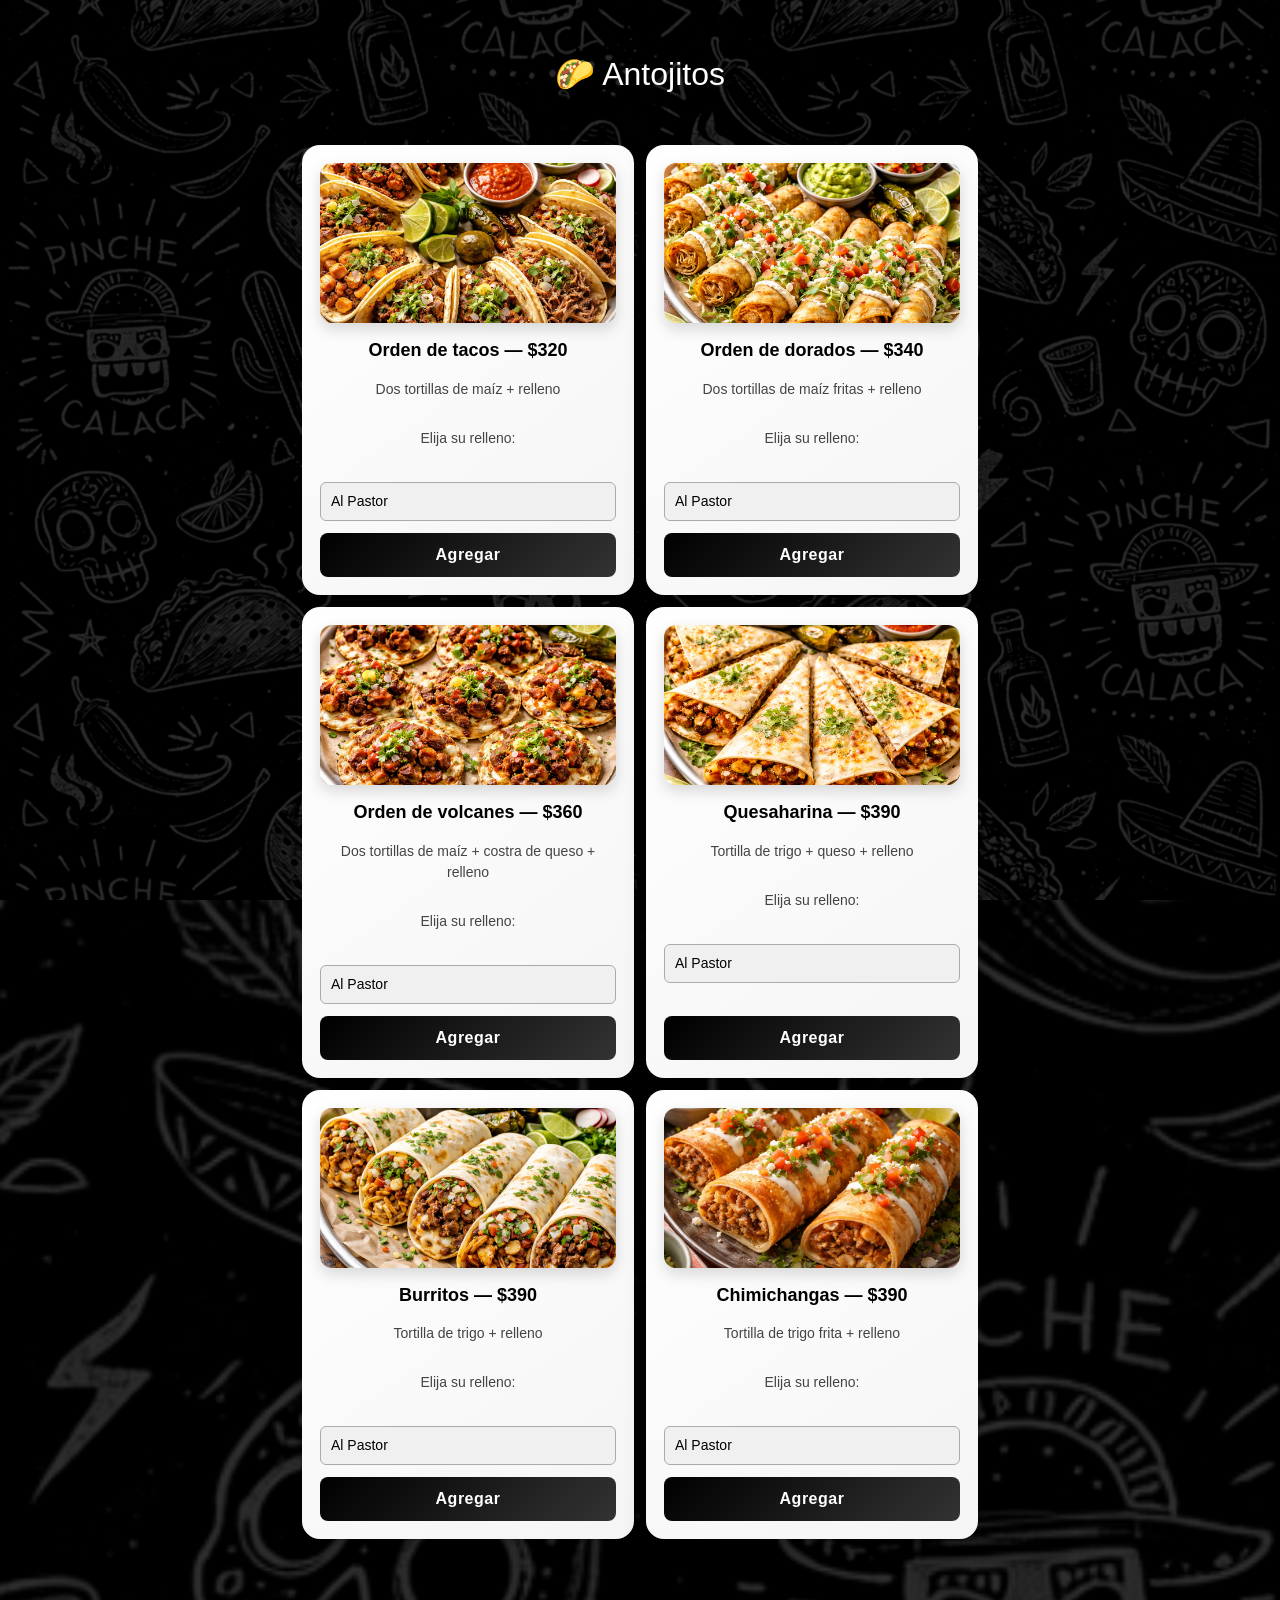
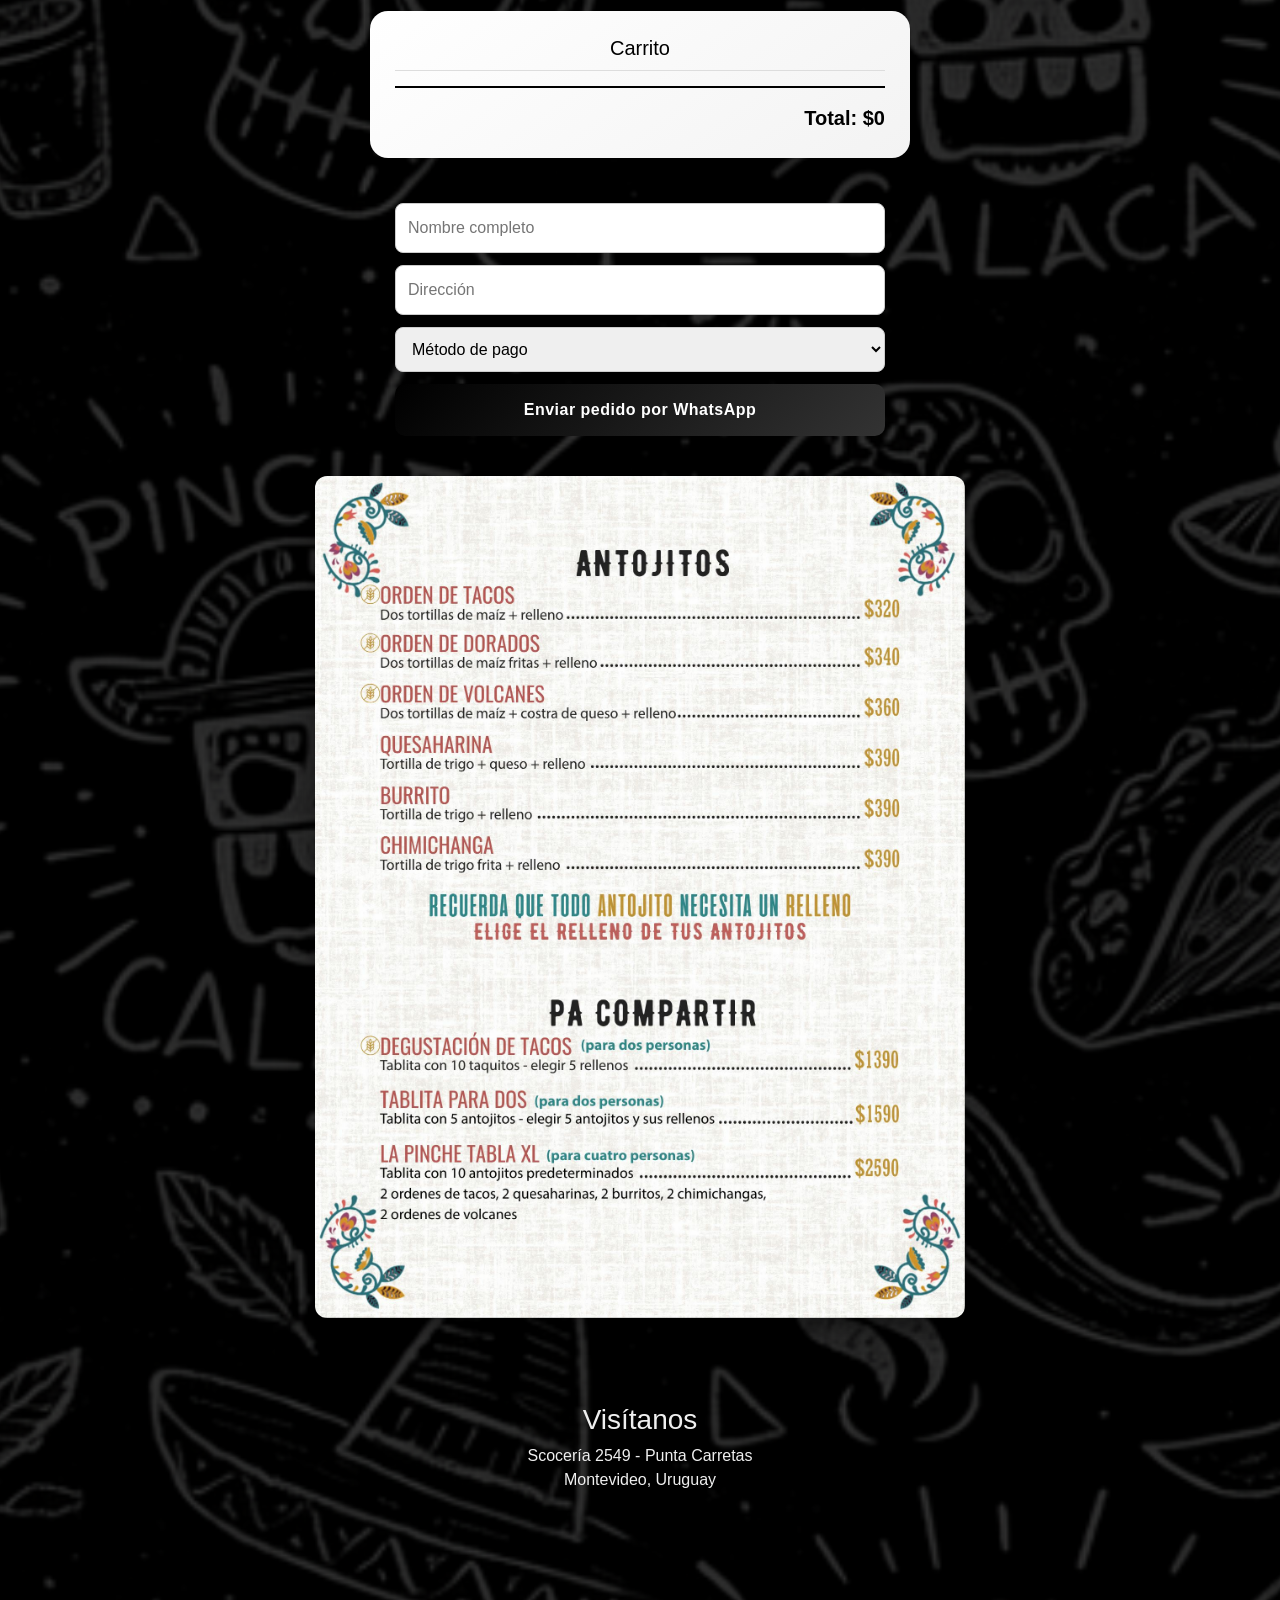
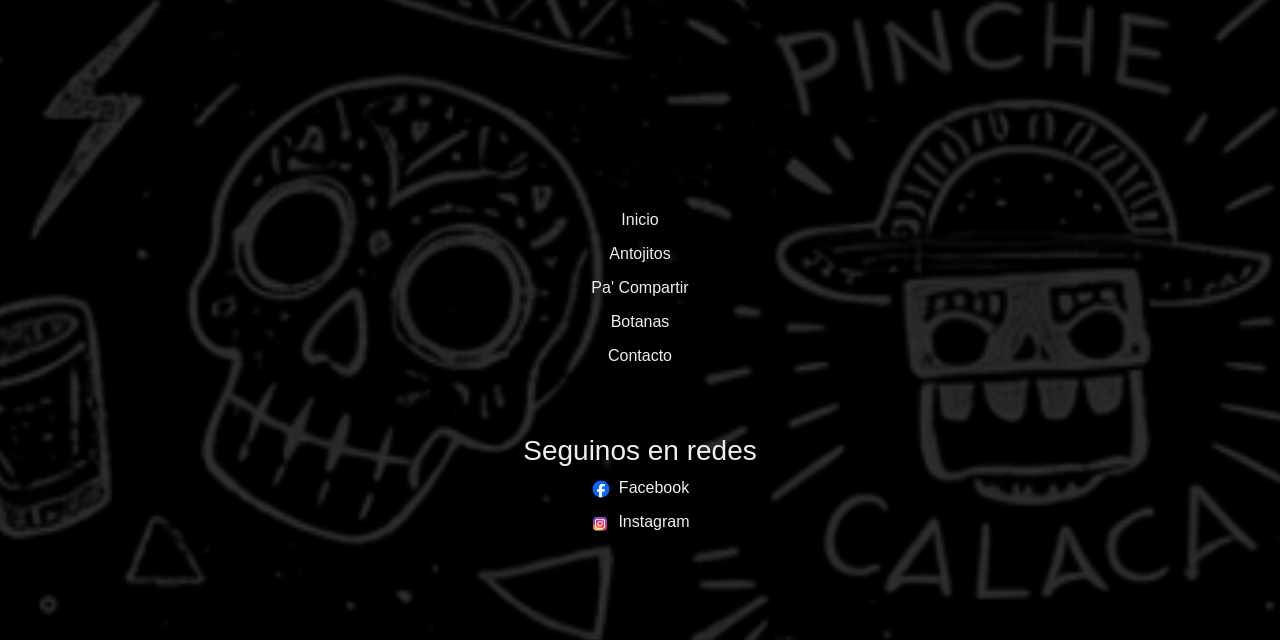
==== commit af074290: "agrego footer a todo" ====
--- a/pages/Antojitos.html
+++ b/pages/Antojitos.html
@@ -1,5 +1,5 @@
 <head>
-    
+
 <meta charset="UTF-8">
 <meta name="viewport" content="width=device-width, initial-scale=1.0">
 <title>Antojitos — Pedido</title>
@@ -66,6 +66,76 @@
   </button>
 
 </div>
+
+<!-- ========== BLOQUE 3: FOOTER (Pie de página) ========== -->
+    <footer>
+
+<!-- Columna Mapa -->
+<div class="footer-col">
+    <h3>Visítanos</h3>
+
+    <p>
+       Scocería 2549 -
+        Punta Carretas<br>
+        Montevideo, Uruguay
+    </p>
+
+    <div class="map-container">
+        <iframe 
+            src="https://www.google.com/maps/embed?pb=!1m18!1m12!1m3!1d3655.7409367934714!2d-56.15754108502165!3d-34.9151957923474!2m3!1f0!2f0!3f0!3m2!1i1024!2i768!4f13.1!3m3!1m2!1s0x959f8120acef0359%3A0xda7a8a4be35056c!2sPinche%20Calaca%20-%20Bar%20Mexa!5e0!3m2!1ses-419!2suy!4v1700000000000"
+            width="100%" 
+            height="250" 
+            style="border:0;" 
+            allowfullscreen="" 
+            loading="lazy">
+        </iframe>
+    </div>
+</div>
+
+        <div class="footer-grid">
+
+            <nav>
+                    <ul class="footer-links">
+                        <li><a href="./index.html">Inicio</a></li>
+                        <li><a href="">Antojitos</a></li>
+                        <li><a href="">Pa' Compartir</a></li>
+                        <li><a href="">Botanas</a></li>
+                        <li><a href="">Contacto</a></li>
+                    </ul>
+                </nav>
+            </div>
+
+           
+            <!-- Columna 3 -->
+            <div class="footer-col">
+                <h3>Seguinos en redes</h3>
+                <ul class="footer-redes">
+                    <li>
+                        <a href="https://www.facebook.com/profile.php?id=61553019093121" target="_blank">
+
+                            
+                            <img src="../img/indeximg/facebooktransparente.png" alt="Siguenos en facebook">Facebook
+                        </a>
+                    </li>
+                    <li>
+                        <a href="https://www.instagram.com/pinchecalaca.uy/?hl=es-la" target="_blank">
+                            <img src="../img/indeximg/instagramtransparente.png" alt="Siguenos en instagram">Instagram
+                        </a>
+                    </li>
+                </ul>
+            </div>
+
+        </div>
+
+    </footer>
+
+
+
+
+
+
+
+
 <script src="https://cdn.jsdelivr.net/npm/bootstrap@5.3.8/dist/js/bootstrap.bundle.min.js"></script>
 <script src="../Javascript/antojitos.js"></script>
 </body>
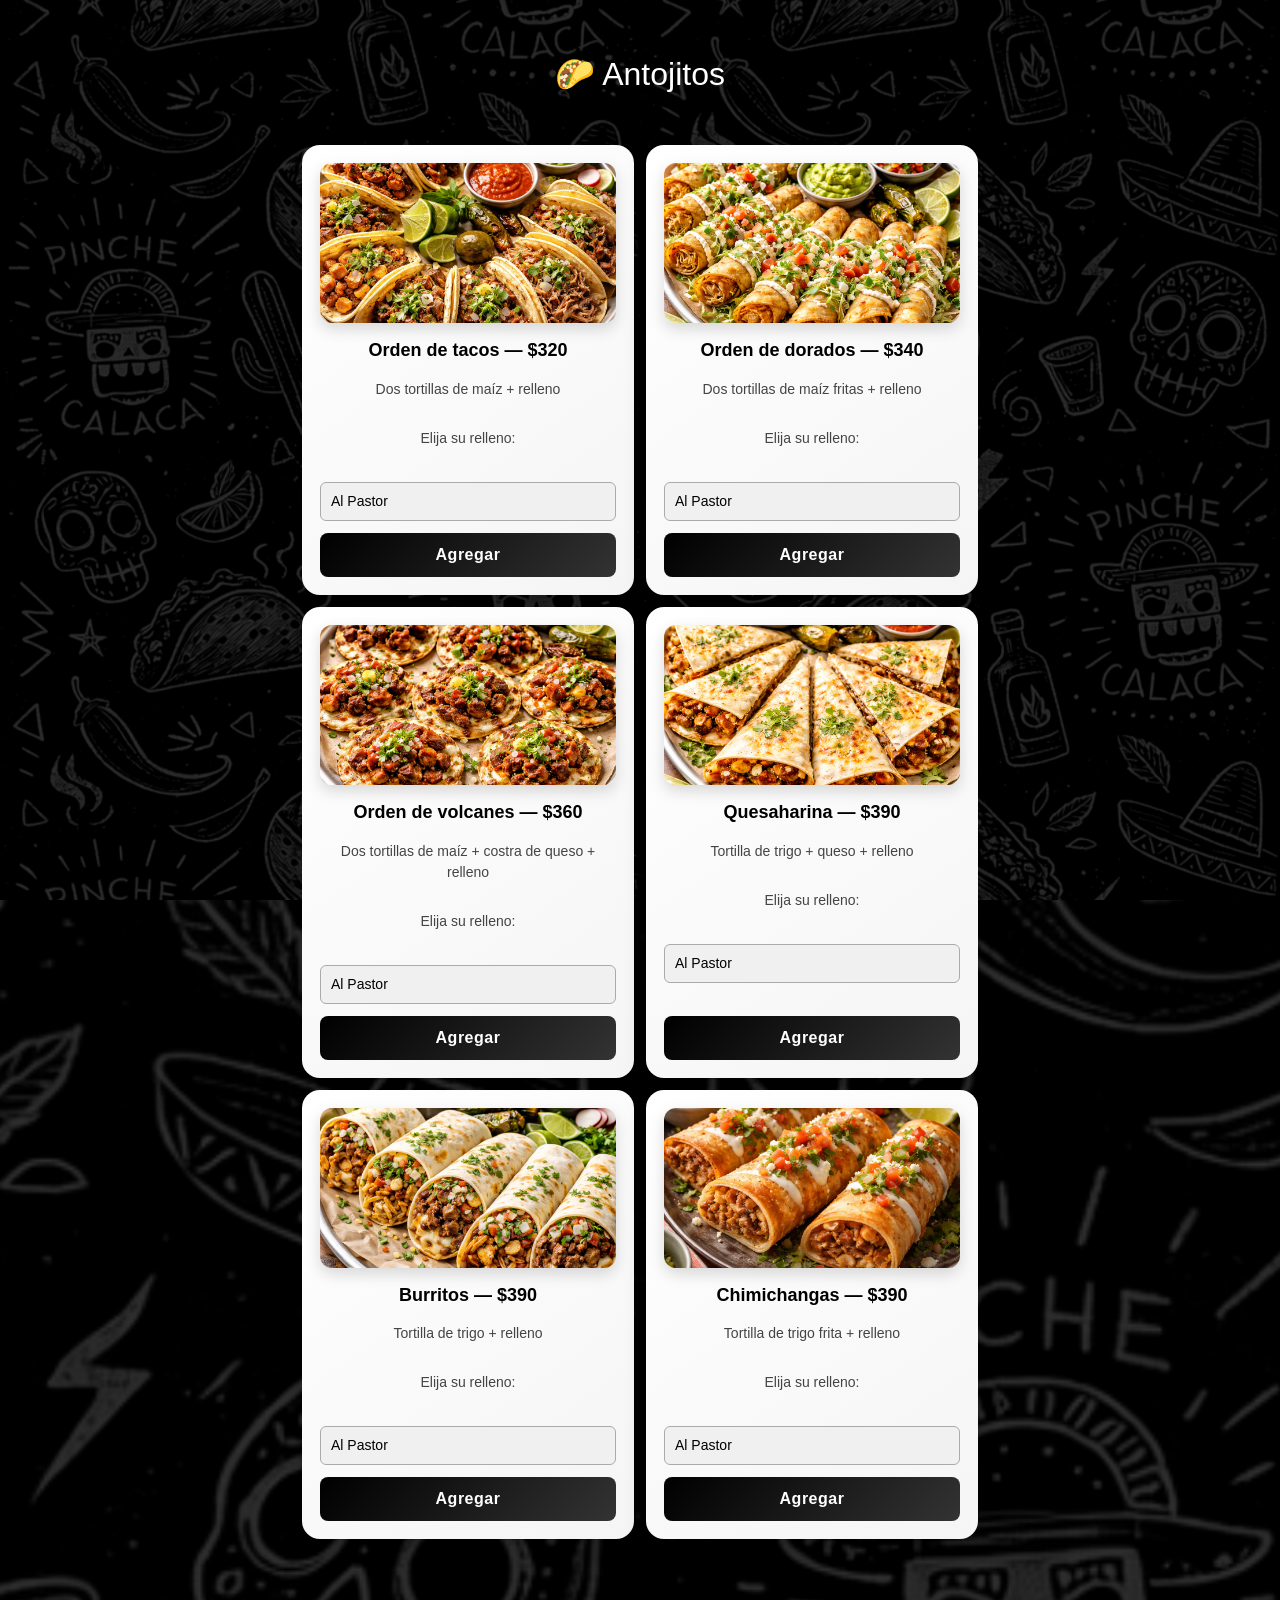
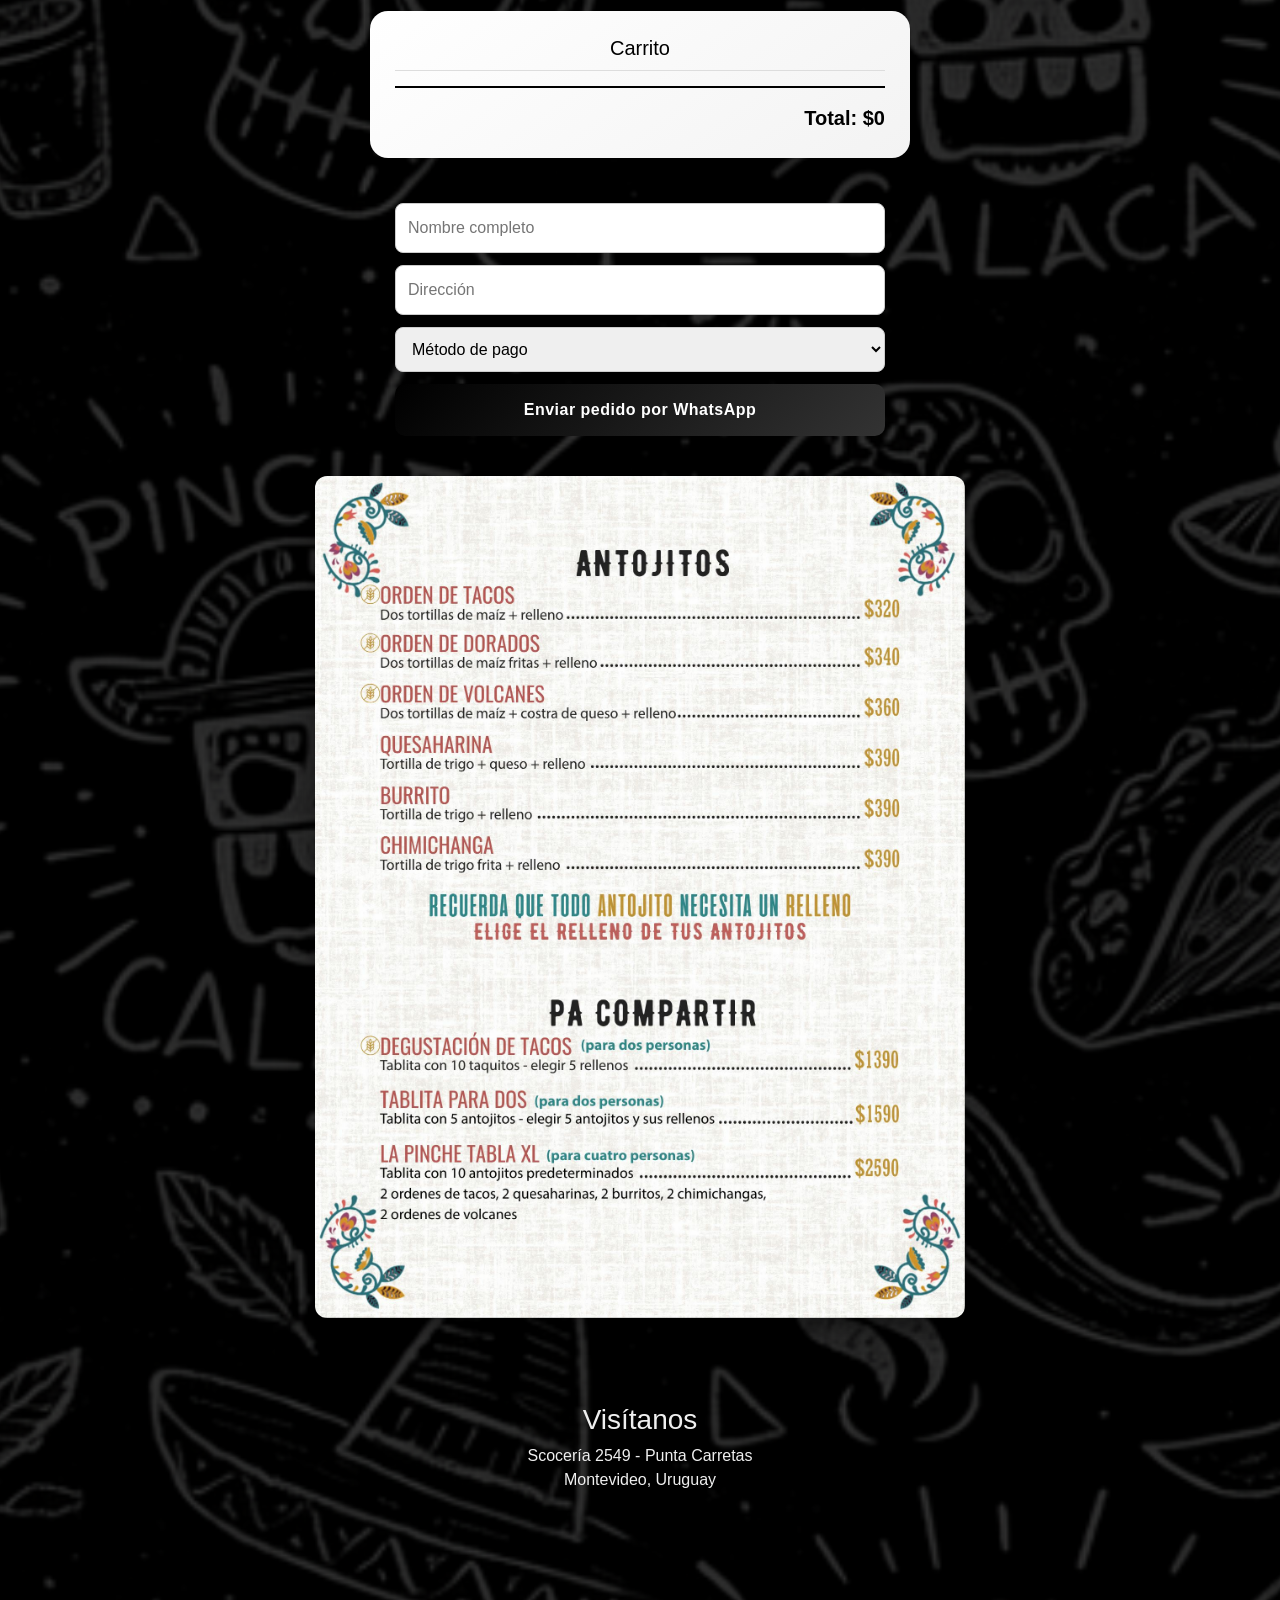
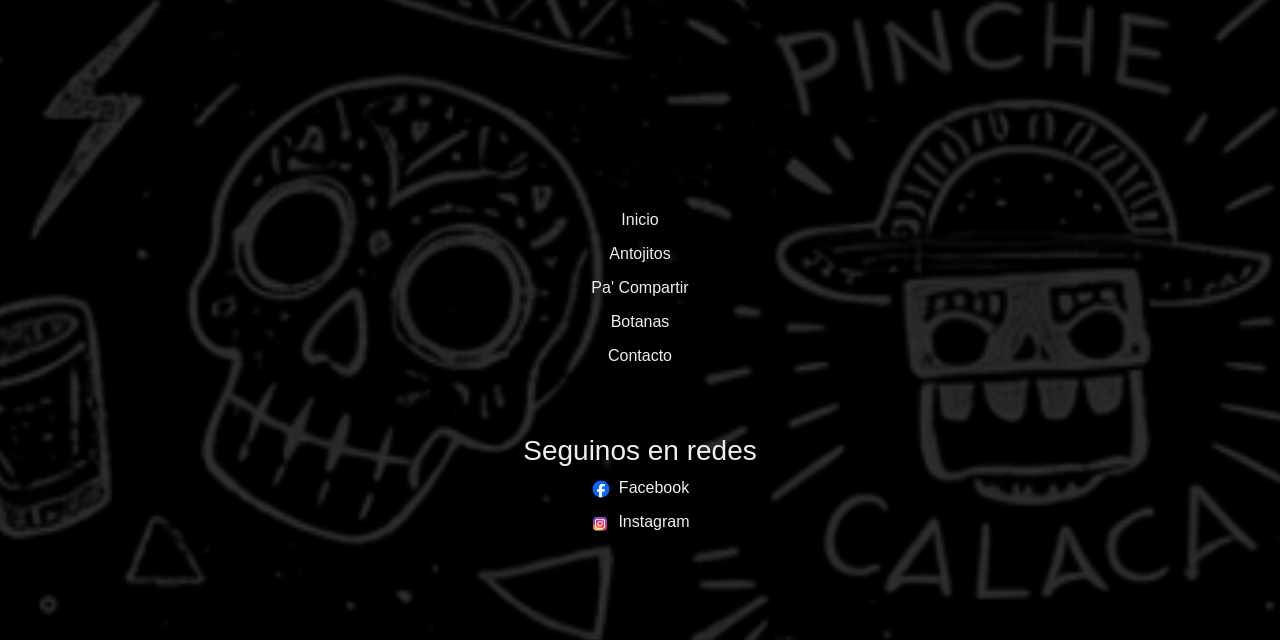
==== commit 137aff44: "probando js" ====
--- a/pages/Antojitos.html
+++ b/pages/Antojitos.html
@@ -137,6 +137,6 @@
 
 
 <script src="https://cdn.jsdelivr.net/npm/bootstrap@5.3.8/dist/js/bootstrap.bundle.min.js"></script>
-<script src="../Javascript/antojitos.js"></script>
+<script src="../javascript/antojitos.js"></script>
 </body>
 </html>
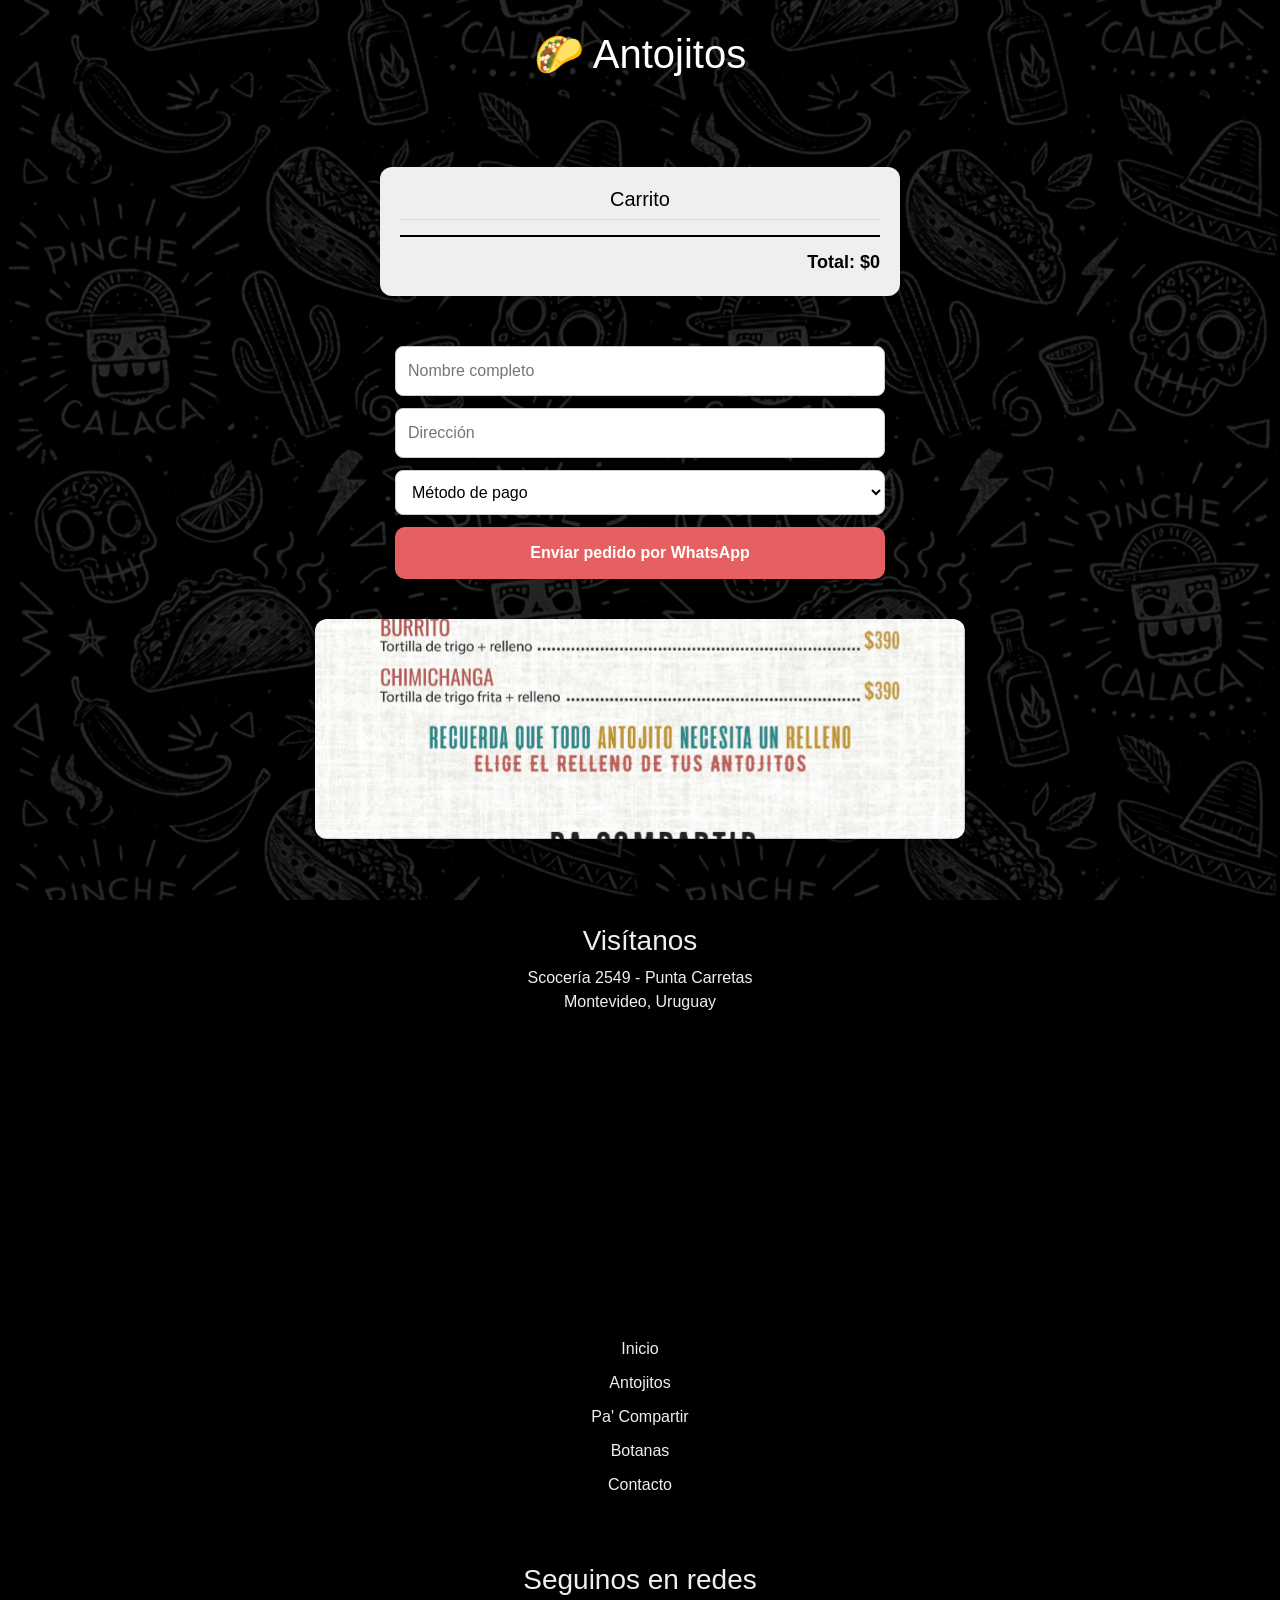
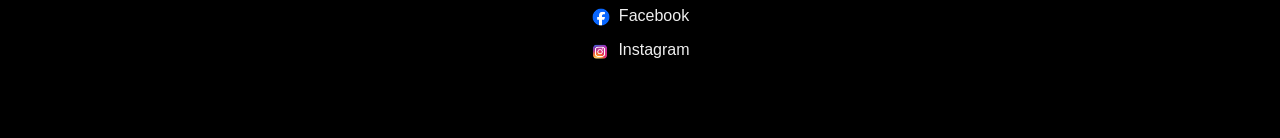
==== commit 1298d214: "arreglos vaarios en pacompartir" ====
--- a/pages/Antojitos.html
+++ b/pages/Antojitos.html
@@ -1,3 +1,6 @@
+<!DOCTYPE html>
+<html lang="es">
+
 <head>
 
 <meta charset="UTF-8">
@@ -34,6 +37,8 @@
     </select>
     <button type="submit">Enviar pedido por WhatsApp</button>
 </form>
+
+<!-- ========== Carrousel de menu========== -->
 
 <div id="carouselExample" class="carousel slide" data-bs-ride="carousel">
 
@@ -97,8 +102,8 @@
             <nav>
                     <ul class="footer-links">
                         <li><a href="./index.html">Inicio</a></li>
-                        <li><a href="">Antojitos</a></li>
-                        <li><a href="">Pa' Compartir</a></li>
+                        <li><a href="../pages/antojitos.html">Antojitos</a></li>
+                        <li><a href="../pages/pacompartir.html">Pa' Compartir</a></li>
                         <li><a href="">Botanas</a></li>
                         <li><a href="">Contacto</a></li>
                     </ul>
@@ -135,8 +140,9 @@
 
 
 
+<script src="https://cdn.jsdelivr.net/npm/bootstrap@5.3.2/dist/js/bootstrap.bundle.min.js"></script>
 
-<script src="https://cdn.jsdelivr.net/npm/bootstrap@5.3.8/dist/js/bootstrap.bundle.min.js"></script>
-<script src="../javascript/antojitos.js"></script>
+<script src="../javascript/pacompartir.js" defer></script>
+
 </body>
 </html>
--- a/css/style.css
+++ b/css/style.css
@@ -303,6 +303,8 @@
   gap: 6px;
   box-shadow: 0 6px 15px rgba(0, 0, 0, 0.25);
   transition: transform 0.2s ease;
+  position: relative;
+  overflow: visible; /* 👈 permite que el dropdown salga de la tarjeta */
 }
 
 .producto:hover {
@@ -352,6 +354,7 @@
   position: relative;
   width: 100%;
   margin-top: 5px;
+  z-index: 5; /* 👈 asegura que esté por encima del resto */
 }
 
 .select-selected {
@@ -365,14 +368,17 @@
 
 .select-items {
   position: absolute;
+  top: calc(100% + 4px);
+  left: 0;
   background-color: #fff;
   border: 1px solid #373E40;
-  border-top: none;
   width: 100%;
-  max-height: 150px;
+  max-height: 220px;
   overflow-y: auto;
   display: none;
-  z-index: 99;
+  z-index: 9999;
+  border-radius: 8px;
+  box-shadow: 0 12px 25px rgba(0, 0, 0, 0.3);
 }
 
 .select-items div {
@@ -531,240 +537,281 @@
     height: 110px;
   }
 }
-body {
-  font-family: Arial, sans-serif;
-  background-image: url("../img/indeximg/fondomosaico.png");
-  background-size: cover;
-  background-position: center;
-  margin: 0;
-  padding: 30px;
-}
-
-/* TITULO */
+/* =========================
+   TITULO
+========================= */
 h1 {
   text-align: center;
-  margin-bottom: 40px;
+  margin: 30px 0;
   color: white;
-  font-size: 32px;
-}
-
-/* CONTENEDOR PRODUCTOS */
+}
+
+/* =========================
+   GRID PRODUCTOS
+========================= */
 #productos-compartir {
   display: grid;
-  grid-template-columns: repeat(auto-fit, minmax(260px, 1fr));
-  gap: 35px;
-  max-width: 1100px;
+  grid-template-columns: 1fr;
+  gap: 20px;
+  padding: 12px;
+  max-width: 700px;
   margin: auto;
-  padding: 20px;
-}
-
-/* TARJETAS PRODUCTO */
+}
+
+/* =========================
+   TARJETA PRODUCTO
+========================= */
 .producto {
-  background: linear-gradient(145deg, #ffffff, #f5f5f5);
-  border-radius: 18px;
-  padding: 18px;
-  display: flex;
-  flex-direction: column;
-  gap: 12px;
-  box-shadow: 0 10px 25px rgba(0, 0, 0, 0.15), 0 4px 10px rgba(0, 0, 0, 0.08);
-  transition: transform 0.25s ease, box-shadow 0.25s ease;
+  background: #EFEFEF;
+  color: #000;
+  border-radius: 12px;
+  padding: 14px;
+  display: flex;
+  flex-direction: column;
+  gap: 8px;
+  box-shadow: 0 8px 18px rgba(0, 0, 0, 0.25);
   position: relative;
-}
-
-/* ANIMACION HOVER */
+  overflow: visible;
+  transition: transform 0.2s ease;
+}
+
 .producto:hover {
-  transform: translateY(-8px) scale(1.02);
-  box-shadow: 0 18px 40px rgba(0, 0, 0, 0.25), 0 8px 18px rgba(0, 0, 0, 0.15);
-}
-
-/* IMAGEN PRODUCTO */
+  transform: translateY(-3px);
+}
+
+/* =========================
+   IMAGEN
+========================= */
 .producto-img {
   width: 100%;
-  height: 160px;
+  height: 130px;
   object-fit: cover;
+  border-radius: 8px;
+}
+
+/* =========================
+   TEXTOS
+========================= */
+.producto h3 {
+  margin: 4px 0;
+  font-size: 17px;
+  text-align: center;
+}
+
+.producto p {
+  font-size: 13px;
+  text-align: center;
+  color: #444;
+}
+
+.producto label {
+  margin-top: 6px;
+  font-weight: 600;
+  font-size: 14px;
+}
+
+/* =========================
+   SELECT
+========================= */
+select {
+  width: 100%;
+  padding: 10px;
+  border-radius: 8px;
+  border: 1px solid #ccc;
+  font-size: 14px;
+  background: #fff;
+}
+
+/* =========================
+   LISTA RELLENOS ELEGIDOS
+========================= */
+.rellenos-seleccionados {
+  font-size: 13px;
+  margin-top: 4px;
+}
+
+/* =========================
+   ANTOJITOS ELEGIDOS
+========================= */
+.antojitos-elegidos {
+  display: flex;
+  flex-direction: column;
+  gap: 6px;
+  max-height: 180px;
+  overflow-y: auto;
+  margin-bottom: 6px;
+}
+
+/* cada antojito */
+.antojitos-elegidos div {
+  background: #f4f4f4;
+  padding: 8px;
+  border-radius: 6px;
+  font-size: 13px;
+  display: flex;
+  flex-direction: column;
+  gap: 4px;
+}
+
+/* =========================
+   BOTON
+========================= */
+.producto button {
+  background: #E66061;
+  color: white;
+  border: none;
+  padding: 12px;
+  border-radius: 8px;
+  font-weight: bold;
+  cursor: pointer;
+  margin-top: auto;
+}
+
+.producto button:hover {
+  background: darkred;
+}
+
+/* =========================
+   CARRITO
+========================= */
+.carrito {
+  margin: 35px auto;
+  background: #EFEFEF;
+  color: #000;
+  padding: 20px;
   border-radius: 12px;
-  box-shadow: 0 6px 15px rgba(0, 0, 0, 0.15);
-}
-
-/* TITULO PRODUCTO */
-.producto h3 {
-  text-align: center;
-  margin: 5px 0;
-  font-size: 18px;
-  font-weight: 700;
-}
-
-/* DESCRIPCION */
-.producto p {
-  font-size: 14px;
-  color: #444;
-}
-
-/* =========================
-   CUSTOM SELECT (como antojitos)
-   ========================= */
-.custom-select {
-  position: relative;
-  width: 100%;
-  margin-top: 5px;
-}
-
-.select-selected {
-  background-color: #f0f0f0;
-  padding: 8px 10px;
-  border: 1px solid #aaa;
-  cursor: pointer;
-  border-radius: 6px;
-  font-size: 14px;
-}
-
-/* lista desplegable */
-.select-items {
-  position: absolute;
-  background-color: #fff;
-  border: 1px solid #373E40;
-  border-top: none;
-  width: 100%;
-  max-height: 160px;
-  overflow-y: auto;
-  display: none;
-  z-index: 99;
-}
-
-/* cada opción */
-.select-items div {
-  padding: 8px 10px;
-  cursor: pointer;
-}
-
-.select-items div:hover {
-  background-color: #f1f1f1;
-}
-
-/* nombre relleno */
-.select-items div .nombre {
-  font-weight: bold;
-  font-size: 14px;
-}
-
-/* descripcion relleno */
-.select-items div .descripcion {
-  font-size: 12px;
-  color: #373E40;
-  margin-top: 2px;
-}
-
-/* contenedores dinámicos */
-.rellenos-seleccionados,
-.antojitos-elegidos {
-  font-size: 13px;
-  color: #333;
-  word-wrap: break-word;
-}
-
-/* BOTONES */
-button {
-  padding: 10px;
-  border: none;
-  border-radius: 10px;
-  background: linear-gradient(135deg, #000, #333);
-  color: #fff;
-  cursor: pointer;
-  font-weight: bold;
-  letter-spacing: 0.5px;
-  transition: all 0.25s ease;
-}
-
-button:hover {
-  transform: scale(1.05);
-  background: linear-gradient(135deg, #E66061, #ff3c3c);
-}
-
-/* =========================
-   CARRITO
-   ========================= */
-.carrito {
-  margin-top: 60px;
-  background: linear-gradient(145deg, #ffffff, #f3f3f3);
-  padding: 25px;
-  border-radius: 18px;
-  max-width: 540px;
-  margin-left: auto;
-  margin-right: auto;
-  box-shadow: 0 15px 35px rgba(0, 0, 0, 0.2);
+  max-width: 520px;
+  box-shadow: 0 10px 25px rgba(0, 0, 0, 0.25);
 }
 
 .carrito h2 {
-  text-align: center;
   margin-bottom: 15px;
-}
-
+  text-align: center;
+  border-bottom: 1px solid #ddd;
+  padding-bottom: 8px;
+}
+
+/* ITEM CARRITO */
 .carrito-item {
-  display: flex;
-  justify-content: space-between;
+  display: grid;
+  grid-template-columns: 1fr auto;
+  gap: 10px;
   align-items: center;
-  padding: 8px 0;
-  border-bottom: 1px solid #eee;
+  padding: 10px 0;
+  border-bottom: 1px dashed #ddd;
 }
 
 .carrito-item:last-child {
   border-bottom: none;
 }
 
+/* BOTON BORRAR */
 .borrar-item {
-  background: #e53935;
-  padding: 5px 10px;
-  border-radius: 6px;
-  font-size: 12px;
-}
-
-.borrar-item:hover {
-  background: #c62828;
-}
-
+  background: none;
+  border: none;
+  font-size: 18px;
+  cursor: pointer;
+}
+
+/* TOTAL */
 #total {
   margin-top: 15px;
+  padding-top: 12px;
+  border-top: 2px solid #000;
+  text-align: right;
   font-weight: bold;
-  text-align: right;
-  font-size: 20px;
+  font-size: 18px;
 }
 
 /* =========================
    FORMULARIO
-   ========================= */
-form {
+========================= */
+form#formulario {
   max-width: 520px;
-  margin: 30px auto;
+  margin: 20px auto;
+  padding: 15px;
   display: flex;
   flex-direction: column;
   gap: 12px;
 }
 
-form input,
-form select,
-form button {
+form#formulario input,
+form#formulario select {
   padding: 12px;
   border-radius: 8px;
   border: 1px solid #ccc;
-  font-size: 14px;
-}
-
-form button {
   font-size: 16px;
 }
 
+form#formulario button {
+  border: none;
+  background: #E66061;
+  color: white;
+  font-weight: bold;
+  padding: 14px;
+  border-radius: 10px;
+  font-size: 16px;
+}
+
+form#formulario button:hover {
+  background: darkred;
+}
+
+/* =========================
+   CAROUSEL
+========================= */
+#carouselExample {
+  max-width: 650px;
+  margin: 25px auto;
+  border-radius: 12px;
+  overflow: hidden;
+  box-shadow: 0 10px 25px rgba(0, 0, 0, 0.35);
+}
+
+.carousel-item img {
+  width: 100%;
+  height: 220px;
+  object-fit: cover;
+}
+
 /* =========================
    RESPONSIVE
-   ========================= */
+========================= */
+@media (min-width: 700px) {
+  #productos-compartir {
+    grid-template-columns: repeat(2, 1fr);
+  }
+  .producto-img {
+    height: 150px;
+  }
+}
 @media (max-width: 600px) {
   body {
-    padding: 15px;
+    padding: 10px;
   }
   #productos-compartir {
-    gap: 20px;
+    gap: 14px;
   }
   .producto {
-    padding: 15px;
+    padding: 12px;
+  }
+  .producto-img {
+    height: 110px;
+  }
+  .carousel-item img {
+    height: 150px;
+  }
+  .carrito-item {
+    grid-template-columns: 1fr;
+    gap: 6px;
+  }
+}
+@media (max-width: 420px) {
+  h1 {
+    font-size: 22px;
+  }
+  .producto-img {
+    height: 95px;
   }
 }
 
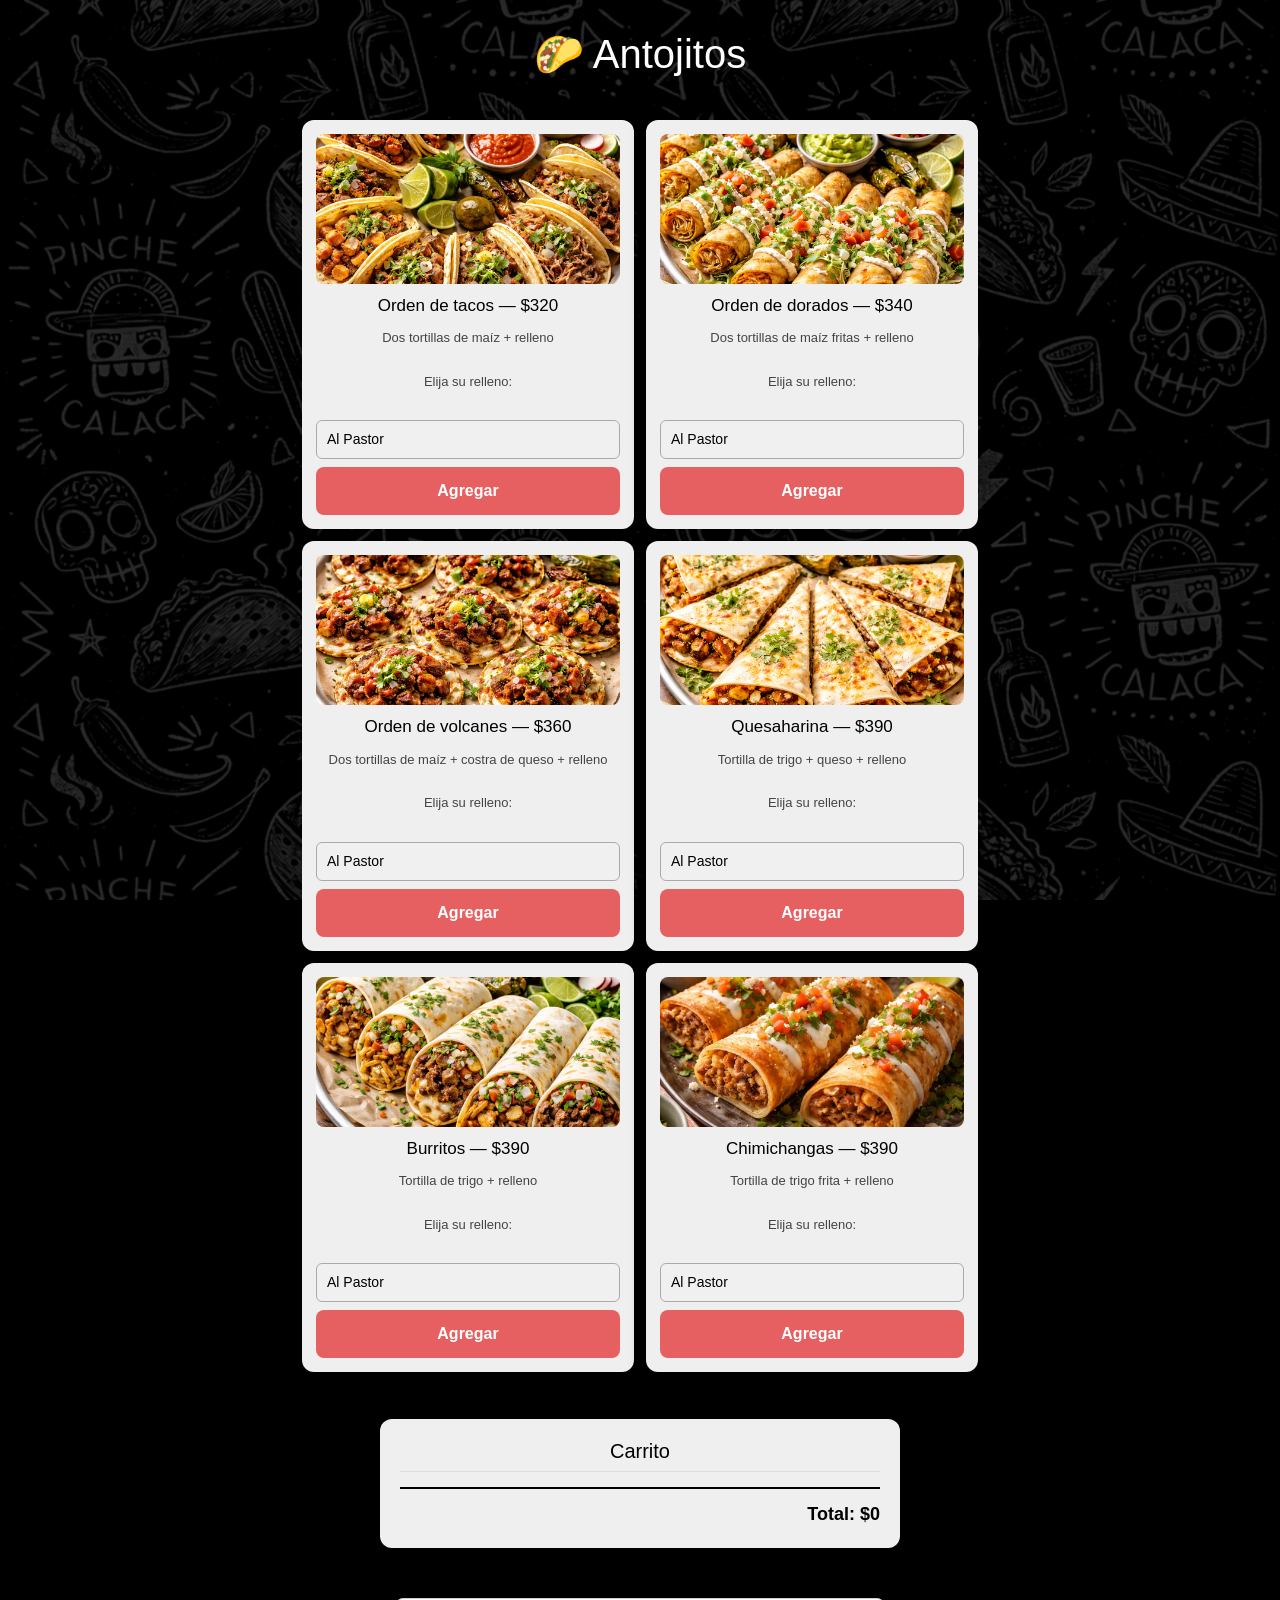
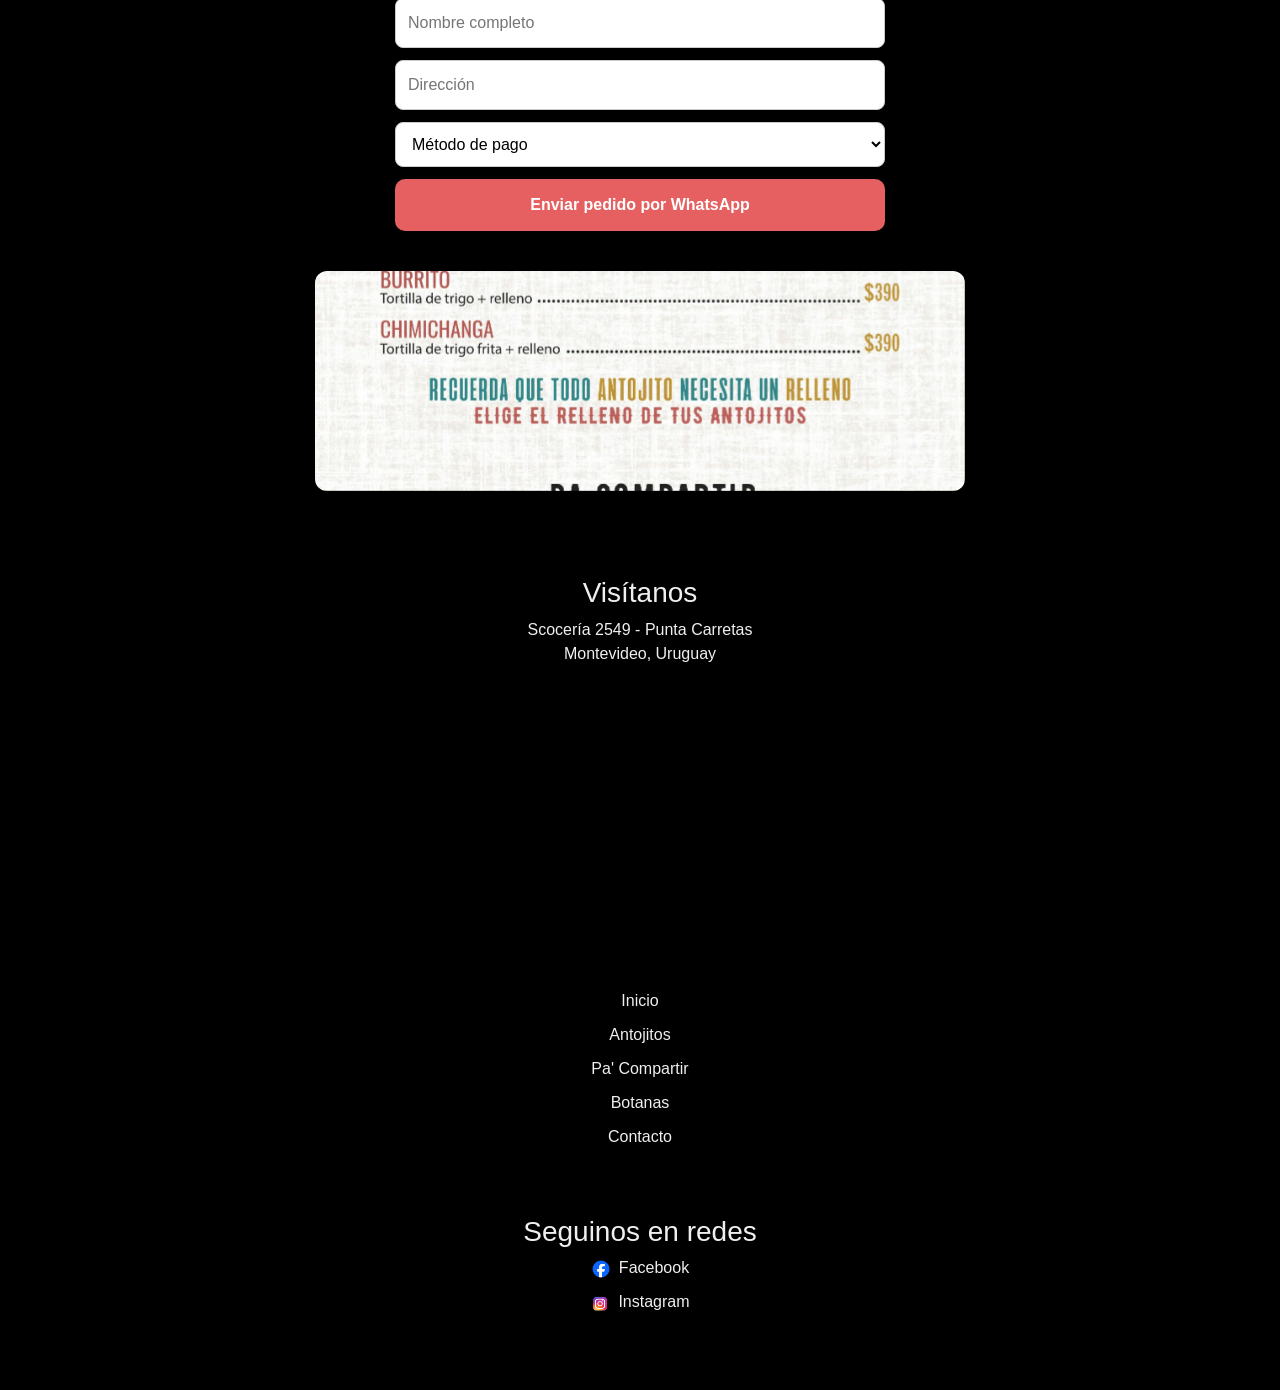
==== commit 775f35d5: "resuelto js" ====
--- a/pages/Antojitos.html
+++ b/pages/Antojitos.html
@@ -142,7 +142,7 @@
 
 <script src="https://cdn.jsdelivr.net/npm/bootstrap@5.3.2/dist/js/bootstrap.bundle.min.js"></script>
 
-<script src="../javascript/pacompartir.js" defer></script>
+<script src="../javascript/antojitos.js" defer></script>
 
 </body>
 </html>
